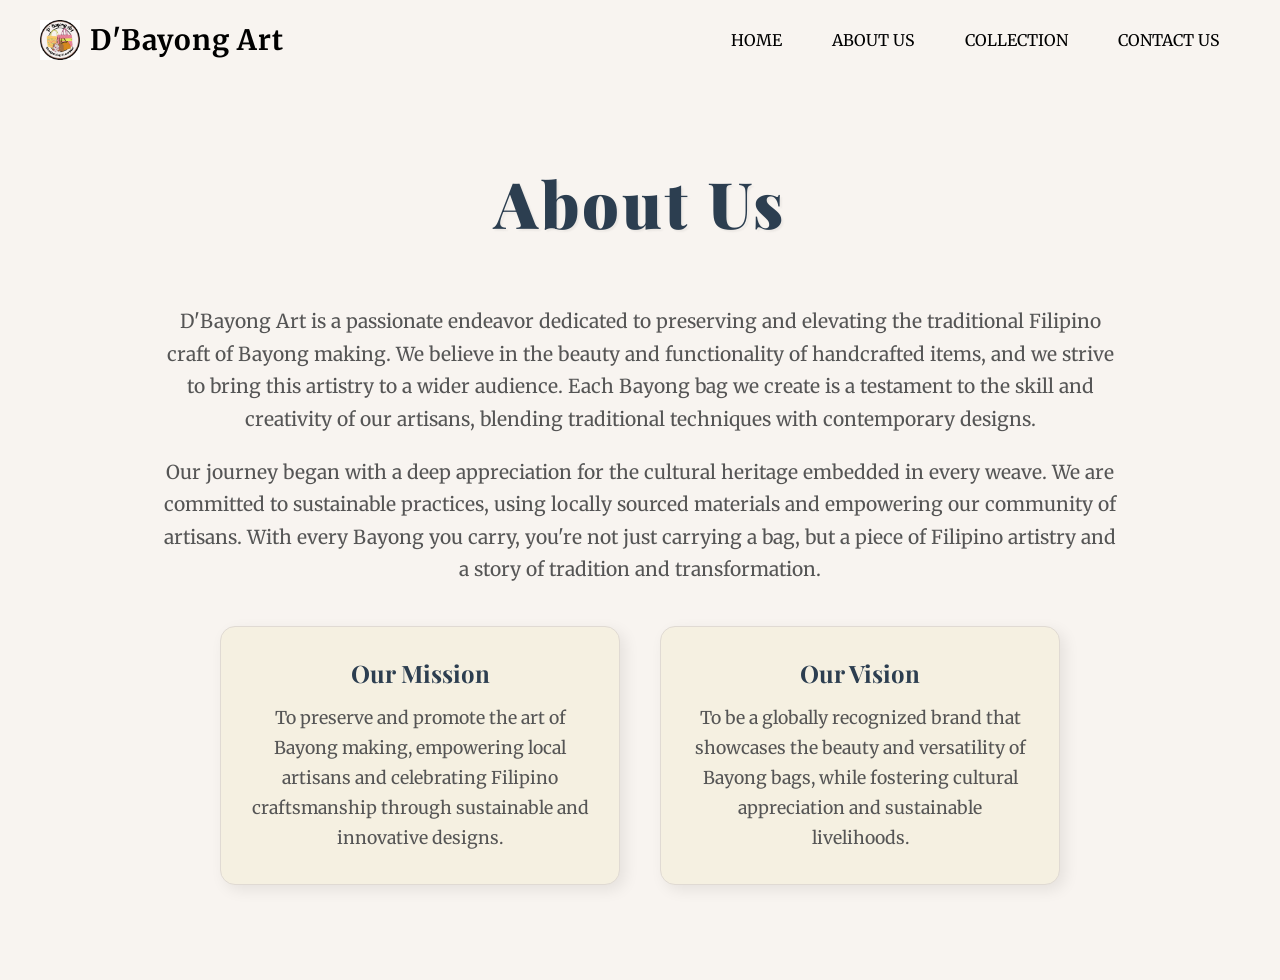
==== aboutus.html @ 25545a69 "Add files via upload" ====
<!DOCTYPE html>
<html lang="en">
<head>
    <meta charset="UTF-8">
    <title>About Us - D'Bayong Art</title>
    <meta name="viewport" content="width=device-width, initial-scale=1.0">
    <link href="https://fonts.googleapis.com/css2?family=Merriweather:wght@400;700&family=Playfair+Display:wght@700;900&display=swap" rel="stylesheet">
    <style>
        * {
            margin: 0;
            padding: 0;
            box-sizing: border-box;
        }

        body, html {
            height: 100%;
            font-family: 'Merriweather', serif;
            background-color: #f8f4f0;
            scroll-behavior: smooth;
        }

        /* Navbar Styles */
        .navbar {
            width: 100%;
            padding: 20px 40px;
            background-color: transparent;
            display: flex;
            flex-direction: column;
            align-items: flex-start;
            justify-content: flex-start;
            position: absolute;
            top: 0;
            left: 0;
            z-index: 10;
            height: auto;
            flex-wrap: nowrap;
        }

        .logo-area {
            display: flex;
            align-items: center;
            margin-bottom: 20px;
            margin-right: 0;
            margin-left: 0;
        }

        .logo-area img {
            width: 40px;
            height: 40px;
            margin-right: 10px;
        }

        .logo-text {
            font-size: 28px;
            font-family: 'Merriweather', serif;
            color: black;
            font-weight: 700;
            letter-spacing: 1px;
        }

        .nav-links {
            display: flex;
            flex-direction: column;
            gap: 10px;
            justify-content: flex-start;
            margin-top: 0;
            flex-wrap: nowrap;
            padding-left: 0;
            width: 100%;
        }

        .nav-links a {
            text-decoration: none;
            color: black;
            font-family: 'Merriweather', serif;
            font-weight: 400;
            padding: 10px 20px;
            text-transform: uppercase;
            display: block;
            width: 100%;
            text-align: left;
        }

        .nav-links a:hover {
            color: #f4d03f;
            background-color: #f8f4f0;
        }

        .about-us-section {
            padding: 80px 40px;
            text-align: center;
            display: flex;
            flex-direction: column;
            align-items: center;
            margin-top: 80px;
            margin-left: 0;
            width: 100%;
        }

        .about-us-title {
            font-size: 4em;
            font-family: 'Playfair Display', serif;
            font-weight: 900;
            color: #2c3e50;
            margin-bottom: 40px;
            letter-spacing: 0.05em;
            text-shadow: 2px 2px 2px rgba(0, 0, 0, 0.05);
            text-align: center;
        }

        .about-us-content {
            display: flex;
            flex-direction: column;
            align-items: center;
            margin-top: 20px;
            gap: 20px;
            max-width: 80%;
        }

        .about-us-text {
            font-size: 1.2em;
            color: #555;
            line-height: 1.7;
            text-align: center;
        }

        .about-us-mission-vision {
            display: flex;
            justify-content: center;
            gap: 40px;
            margin-top: 40px;
            width: 100%;
            flex-wrap: wrap;
        }

        .about-us-mission, .about-us-vision {
            width: 400px;
            padding: 30px;
            background-color: #f5f0e1;
            border-radius: 15px;
            text-align: center;
            box-shadow: 5px 5px 15px rgba(0, 0, 0, 0.08);
            border: 1px solid #e0dad3;
        }

        .about-us-mission h3, .about-us-vision h3 {
            font-size: 1.5em;
            color: #2c3e50;
            margin-bottom: 15px;
            font-family: 'Playfair Display', serif;
            font-weight: 700;
        }

        .about-us-mission p, .about-us-vision p {
            font-size: 1.1em;
            color: #555;
            line-height: 1.7;
        }

        /* Media query for screens larger than 768px (tablets and desktops) */
        @media (min-width: 769px) {
            .navbar {
                flex-direction: row;
                align-items: center;
                justify-content: space-between;
            }

            .nav-links {
                flex-direction: row;
                justify-content: flex-end;
                width: auto;
            }

            .nav-links a {
                display: inline-block;
                width: auto;
                text-align: center;
            }
             .logo-area {
                margin-bottom: 0;
                margin-right: auto;
            }
        }

        @media (max-width: 768px) {
            .navbar {
                width: 100%;
                flex-direction: row;
                align-items: center;
                justify-content: center;
                height: auto;
                padding: 10px 20px;
            }

            .logo-area {
                margin-bottom: 0;
                margin-left: 0;
            }

            .nav-links {
                flex-direction: row;
                gap: 10px;
                margin-top: 0;
                padding-left: 0;
                width: auto;
            }

            .nav-links a {
                display: inline-block;
                width: auto;
                text-align: center;
                padding: 10px 15px;
            }

            .about-us-section {
                margin-left: 0;
                width: 100%;
                padding: 60px 20px;
            }

            .about-us-title {
                font-size: 3.5em;
            }

            .about-us-content {
                gap: 15px;
            }

            .about-us-text {
                font-size: 1.1em;
            }

            .about-us-mission-vision {
                flex-direction: column;
                align-items: center;
                gap: 30px;
            }

            .about-us-mission, .about-us-vision {
                width: 90%;
                padding: 20px;
            }
        }
    </style>
</head>
<body>
    <header class="navbar">
        <div class="logo-area">
            <img src="logo.png" alt="Logo">
            <span class="logo-text">D'Bayong Art</span>
        </div>
        <nav class="nav-links">
            <a href="index.html">Home</a>
            <a href="aboutus.html">About Us</a>
            <a href="index.html#artworks-section">Collection</a>
            <a href="index.html#contact-us-section">Contact Us</a>
        </nav>
    </header>
    <section class="about-us-section">
        <h2 class="about-us-title">About Us</h2>
        <div class="about-us-content">
            <p class="about-us-text">
                D'Bayong Art is a passionate endeavor dedicated to preserving and elevating the traditional Filipino craft of Bayong making. We believe in the beauty and functionality of handcrafted items, and we strive to bring this artistry to a wider audience. Each Bayong bag we create is a testament to the skill and creativity of our artisans, blending traditional techniques with contemporary designs.
            </p>
            <p class="about-us-text">
                Our journey began with a deep appreciation for the cultural heritage embedded in every weave. We are committed to sustainable practices, using locally sourced materials and empowering our community of artisans. With every Bayong you carry, you're not just carrying a bag, but a piece of Filipino artistry and a story of tradition and transformation.
            </p>
        </div>
        <div class="about-us-mission-vision">
            <div class="about-us-mission">
                <h3>Our Mission</h3>
                <p>
                    To preserve and promote the art of Bayong making, empowering local artisans and celebrating Filipino craftsmanship through sustainable and innovative designs.
                </p>
            </div>
            <div class="about-us-vision">
                <h3>Our Vision</h3>
                <p>
                    To be a globally recognized brand that showcases the beauty and versatility of Bayong bags, while fostering cultural appreciation and sustainable livelihoods.
                </p>
            </div>
        </div>
    </section>
</body>
</html>
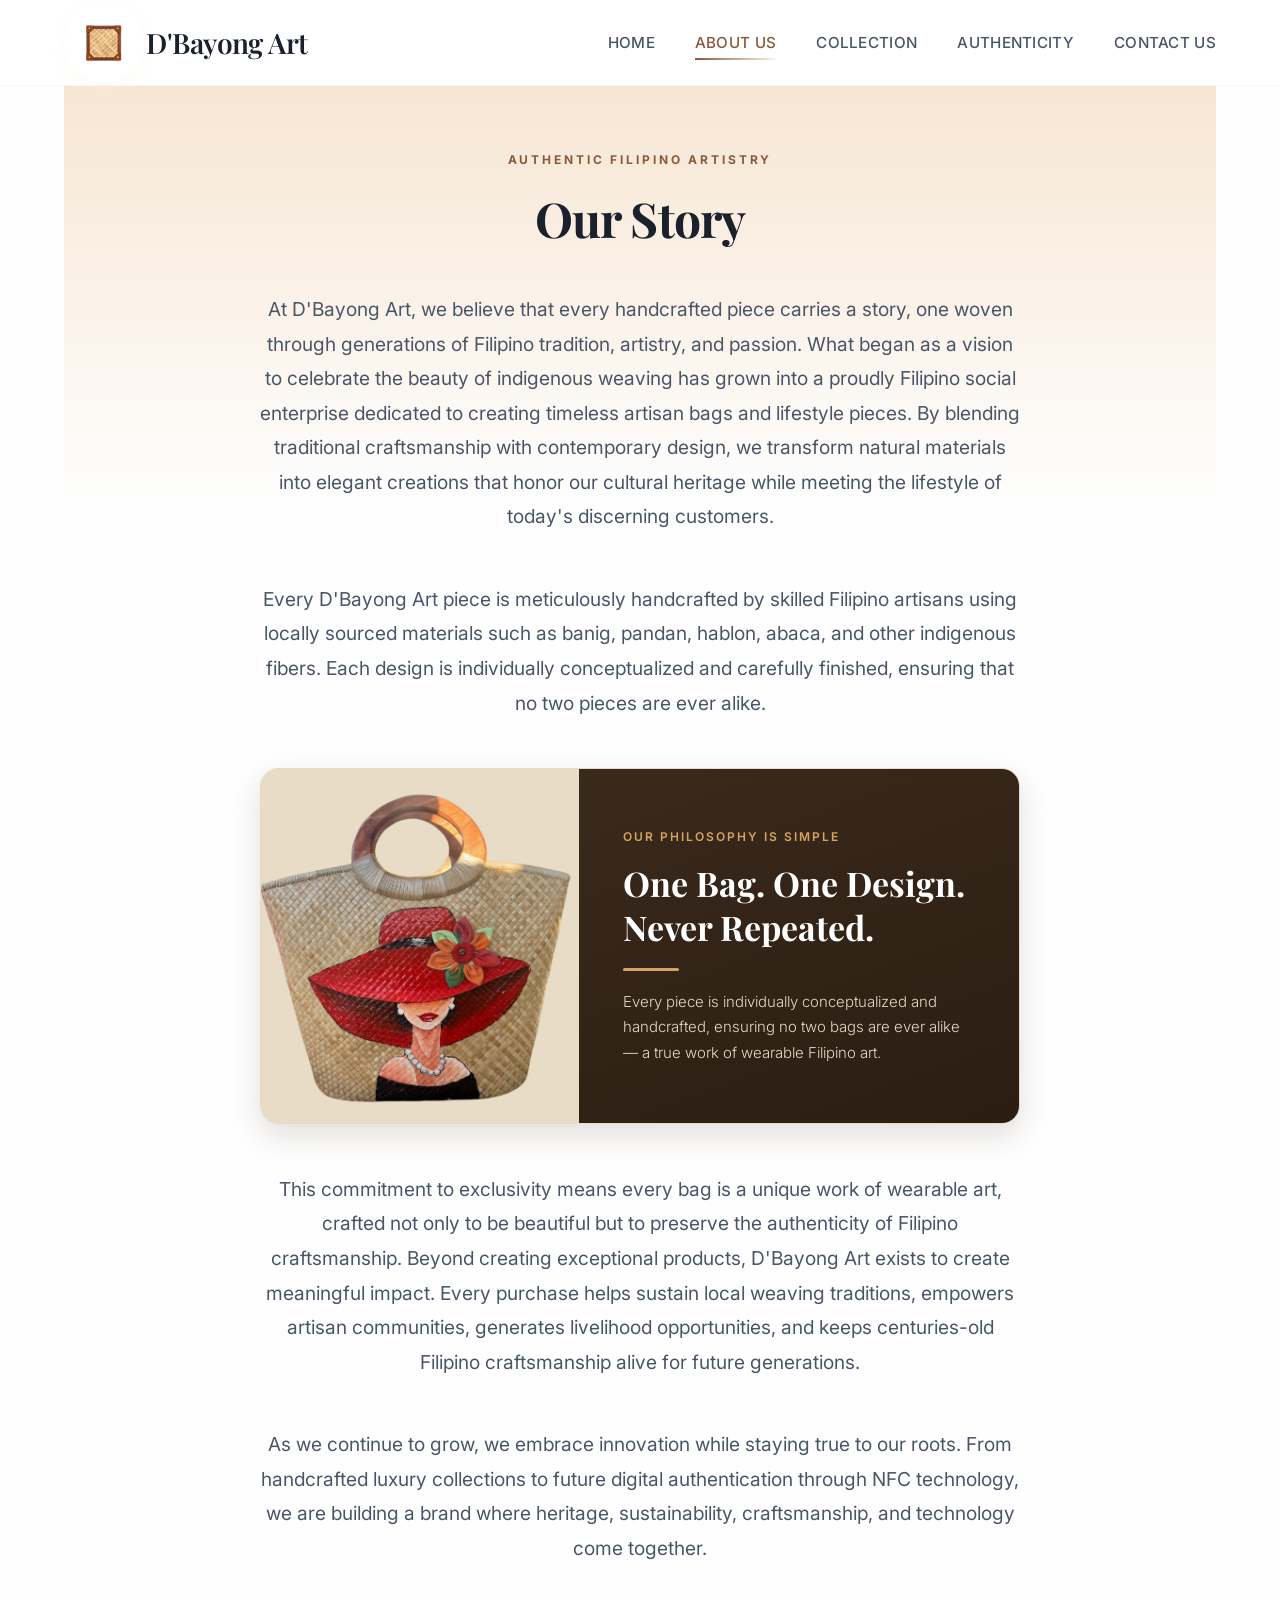
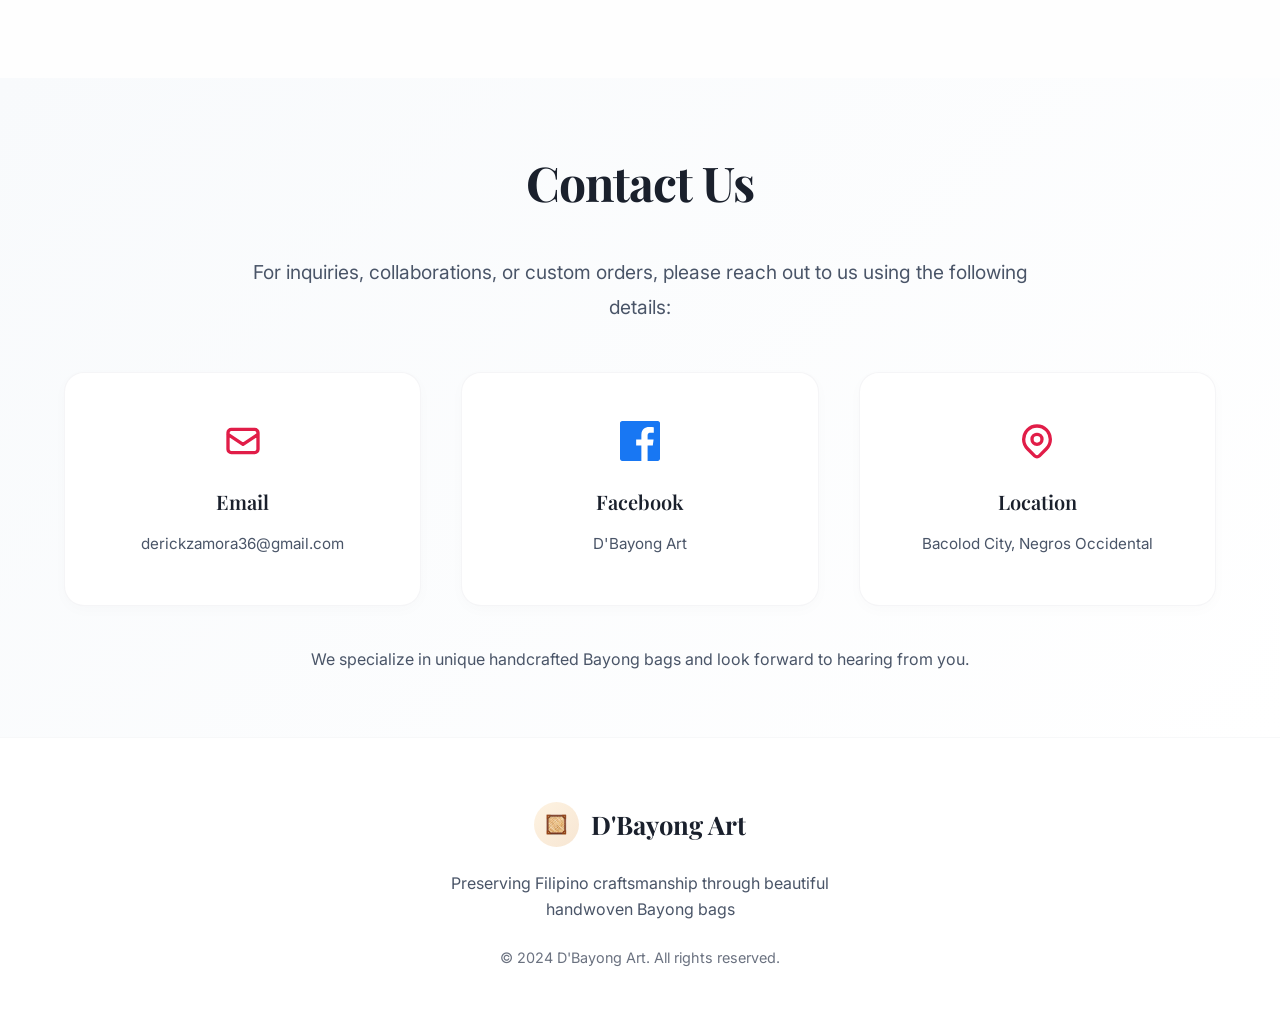
==== commit f0ca2236: "New Final" ====
--- a/aboutus.html
+++ b/aboutus.html
@@ -1,285 +1,197 @@
-<!DOCTYPE html>
-<html lang="en">
-<head>
-    <meta charset="UTF-8">
-    <title>About Us - D'Bayong Art</title>
-    <meta name="viewport" content="width=device-width, initial-scale=1.0">
-    <link href="https://fonts.googleapis.com/css2?family=Merriweather:wght@400;700&family=Playfair+Display:wght@700;900&display=swap" rel="stylesheet">
-    <style>
-        * {
-            margin: 0;
-            padding: 0;
-            box-sizing: border-box;
-        }
-
-        body, html {
-            height: 100%;
-            font-family: 'Merriweather', serif;
-            background-color: #f8f4f0;
-            scroll-behavior: smooth;
-        }
-
-        /* Navbar Styles */
-        .navbar {
-            width: 100%;
-            padding: 20px 40px;
-            background-color: transparent;
-            display: flex;
-            flex-direction: column;
-            align-items: flex-start;
-            justify-content: flex-start;
-            position: absolute;
-            top: 0;
-            left: 0;
-            z-index: 10;
-            height: auto;
-            flex-wrap: nowrap;
-        }
-
-        .logo-area {
-            display: flex;
-            align-items: center;
-            margin-bottom: 20px;
-            margin-right: 0;
-            margin-left: 0;
-        }
-
-        .logo-area img {
-            width: 40px;
-            height: 40px;
-            margin-right: 10px;
-        }
-
-        .logo-text {
-            font-size: 28px;
-            font-family: 'Merriweather', serif;
-            color: black;
-            font-weight: 700;
-            letter-spacing: 1px;
-        }
-
-        .nav-links {
-            display: flex;
-            flex-direction: column;
-            gap: 10px;
-            justify-content: flex-start;
-            margin-top: 0;
-            flex-wrap: nowrap;
-            padding-left: 0;
-            width: 100%;
-        }
-
-        .nav-links a {
-            text-decoration: none;
-            color: black;
-            font-family: 'Merriweather', serif;
-            font-weight: 400;
-            padding: 10px 20px;
-            text-transform: uppercase;
-            display: block;
-            width: 100%;
-            text-align: left;
-        }
-
-        .nav-links a:hover {
-            color: #f4d03f;
-            background-color: #f8f4f0;
-        }
-
-        .about-us-section {
-            padding: 80px 40px;
-            text-align: center;
-            display: flex;
-            flex-direction: column;
-            align-items: center;
-            margin-top: 80px;
-            margin-left: 0;
-            width: 100%;
-        }
-
-        .about-us-title {
-            font-size: 4em;
-            font-family: 'Playfair Display', serif;
-            font-weight: 900;
-            color: #2c3e50;
-            margin-bottom: 40px;
-            letter-spacing: 0.05em;
-            text-shadow: 2px 2px 2px rgba(0, 0, 0, 0.05);
-            text-align: center;
-        }
-
-        .about-us-content {
-            display: flex;
-            flex-direction: column;
-            align-items: center;
-            margin-top: 20px;
-            gap: 20px;
-            max-width: 80%;
-        }
-
-        .about-us-text {
-            font-size: 1.2em;
-            color: #555;
-            line-height: 1.7;
-            text-align: center;
-        }
-
-        .about-us-mission-vision {
-            display: flex;
-            justify-content: center;
-            gap: 40px;
-            margin-top: 40px;
-            width: 100%;
-            flex-wrap: wrap;
-        }
-
-        .about-us-mission, .about-us-vision {
-            width: 400px;
-            padding: 30px;
-            background-color: #f5f0e1;
-            border-radius: 15px;
-            text-align: center;
-            box-shadow: 5px 5px 15px rgba(0, 0, 0, 0.08);
-            border: 1px solid #e0dad3;
-        }
-
-        .about-us-mission h3, .about-us-vision h3 {
-            font-size: 1.5em;
-            color: #2c3e50;
-            margin-bottom: 15px;
-            font-family: 'Playfair Display', serif;
-            font-weight: 700;
-        }
-
-        .about-us-mission p, .about-us-vision p {
-            font-size: 1.1em;
-            color: #555;
-            line-height: 1.7;
-        }
-
-        /* Media query for screens larger than 768px (tablets and desktops) */
-        @media (min-width: 769px) {
-            .navbar {
-                flex-direction: row;
-                align-items: center;
-                justify-content: space-between;
-            }
-
-            .nav-links {
-                flex-direction: row;
-                justify-content: flex-end;
-                width: auto;
-            }
-
-            .nav-links a {
-                display: inline-block;
-                width: auto;
-                text-align: center;
-            }
-             .logo-area {
-                margin-bottom: 0;
-                margin-right: auto;
-            }
-        }
-
-        @media (max-width: 768px) {
-            .navbar {
-                width: 100%;
-                flex-direction: row;
-                align-items: center;
-                justify-content: center;
-                height: auto;
-                padding: 10px 20px;
-            }
-
-            .logo-area {
-                margin-bottom: 0;
-                margin-left: 0;
-            }
-
-            .nav-links {
-                flex-direction: row;
-                gap: 10px;
-                margin-top: 0;
-                padding-left: 0;
-                width: auto;
-            }
-
-            .nav-links a {
-                display: inline-block;
-                width: auto;
-                text-align: center;
-                padding: 10px 15px;
-            }
-
-            .about-us-section {
-                margin-left: 0;
-                width: 100%;
-                padding: 60px 20px;
-            }
-
-            .about-us-title {
-                font-size: 3.5em;
-            }
-
-            .about-us-content {
-                gap: 15px;
-            }
-
-            .about-us-text {
-                font-size: 1.1em;
-            }
-
-            .about-us-mission-vision {
-                flex-direction: column;
-                align-items: center;
-                gap: 30px;
-            }
-
-            .about-us-mission, .about-us-vision {
-                width: 90%;
-                padding: 20px;
-            }
-        }
-    </style>
-</head>
-<body>
-    <header class="navbar">
-        <div class="logo-area">
-            <img src="logo.png" alt="Logo">
-            <span class="logo-text">D'Bayong Art</span>
-        </div>
-        <nav class="nav-links">
-            <a href="index.html">Home</a>
-            <a href="aboutus.html">About Us</a>
-            <a href="index.html#artworks-section">Collection</a>
-            <a href="index.html#contact-us-section">Contact Us</a>
-        </nav>
-    </header>
-    <section class="about-us-section">
-        <h2 class="about-us-title">About Us</h2>
-        <div class="about-us-content">
-            <p class="about-us-text">
-                D'Bayong Art is a passionate endeavor dedicated to preserving and elevating the traditional Filipino craft of Bayong making. We believe in the beauty and functionality of handcrafted items, and we strive to bring this artistry to a wider audience. Each Bayong bag we create is a testament to the skill and creativity of our artisans, blending traditional techniques with contemporary designs.
-            </p>
-            <p class="about-us-text">
-                Our journey began with a deep appreciation for the cultural heritage embedded in every weave. We are committed to sustainable practices, using locally sourced materials and empowering our community of artisans. With every Bayong you carry, you're not just carrying a bag, but a piece of Filipino artistry and a story of tradition and transformation.
-            </p>
-        </div>
-        <div class="about-us-mission-vision">
-            <div class="about-us-mission">
-                <h3>Our Mission</h3>
-                <p>
-                    To preserve and promote the art of Bayong making, empowering local artisans and celebrating Filipino craftsmanship through sustainable and innovative designs.
-                </p>
-            </div>
-            <div class="about-us-vision">
-                <h3>Our Vision</h3>
-                <p>
-                    To be a globally recognized brand that showcases the beauty and versatility of Bayong bags, while fostering cultural appreciation and sustainable livelihoods.
-                </p>
-            </div>
-        </div>
-    </section>
-</body>
-</html>
+<!DOCTYPE html>
+<html lang="en">
+<head>
+    <meta charset="UTF-8">
+    <meta name="viewport" content="width=device-width, initial-scale=1.0">
+    <meta name="description" content="About D'Bayong Art - Our mission, vision, and the traditional Filipino craftsmanship behind our unique bags.">
+    <meta name="theme-color" content="#ffffff">
+    <meta name="referrer" content="strict-origin-when-cross-origin">
+    <title>About Us | D'Bayong Art</title>
+
+    <!-- Open Graph / social sharing -->
+    <meta property="og:title" content="About Us | D'Bayong Art">
+    <meta property="og:description" content="Our mission, vision, and the traditional Filipino craftsmanship behind our unique bags.">
+    <meta property="og:type" content="website">
+    <meta property="og:image" content="title logo.png">
+
+    <!-- Favicon -->
+    <link rel="icon" href="title logo.png" type="image/png">
+
+    <!-- Preconnect for Fonts -->
+    <link rel="preconnect" href="https://fonts.googleapis.com">
+    <link rel="preconnect" href="https://fonts.gstatic.com" crossorigin>
+    <link href="https://fonts.googleapis.com/css2?family=Playfair+Display:wght@400;500;600;700&family=Inter:wght@300;400;500;600&display=swap" rel="stylesheet">
+
+    <link rel="stylesheet" href="style.css">
+
+    <!-- Scoped styles for the Philosophy Showcase section only.
+         Kept in its own file with unique class names (ph-showcase-*)
+         so nothing in style.css or any other section/page is touched. -->
+    <link rel="stylesheet" href="philosophy-showcase.css">
+</head>
+<body>
+
+    <!-- Header -->
+    <header class="header">
+        <div class="container">
+            <div class="header-content">
+                <div class="logo">
+                    <div class="logo-circle">
+                        <img src="ass.png" alt="D'Bayong Art">
+                    </div>
+                    <span class="logo-text">D'Bayong Art</span>
+                </div>
+
+                <nav class="nav" aria-label="Primary">
+                    <a href="index.html#home" class="nav-link">HOME</a>
+                    <a href="aboutus.html" class="nav-link active-page">ABOUT US</a>
+                    <a href="index.html#collection" class="nav-link">COLLECTION</a>
+                    <a href="authentic.html" class="nav-link">AUTHENTICITY</a>
+                    <a href="index.html#contact" class="nav-link">CONTACT US</a>
+                </nav>
+
+                <button class="mobile-menu-btn" aria-label="Toggle menu" aria-expanded="false" aria-controls="mobileNav">
+                    <svg width="24" height="24" fill="none" stroke="#8B5A3C" viewBox="0 0 24 24">
+                        <path stroke-linecap="round" stroke-linejoin="round" stroke-width="2" d="M4 6h16M4 12h16M4 18h16"></path>
+                    </svg>
+                </button>
+            </div>
+
+            <nav class="mobile-nav" id="mobileNav" aria-label="Mobile">
+                <a href="index.html#home" class="mobile-nav-link">HOME</a>
+                <a href="aboutus.html" class="mobile-nav-link">ABOUT US</a>
+                <a href="index.html#collection" class="mobile-nav-link">COLLECTION</a>
+                <a href="authentic.html" class="nav-link">AUTHENTICITY</a>
+                <a href="index.html#contact" class="mobile-nav-link">CONTACT US</a>
+            </nav>
+        </div>
+    </header>
+
+    <!-- Brand Story -->
+    <div class="container">
+        <main class="about-page-container section section-gray">
+            <section>
+                <h1 class="section-title">Our Story</h1>
+
+                <p class="section-description">
+                    At D'Bayong Art, we believe that every handcrafted piece carries a story, one woven through generations of Filipino tradition, artistry, and passion. What began as a vision to celebrate the beauty of indigenous weaving has grown into a proudly Filipino social enterprise dedicated to creating timeless artisan bags and lifestyle pieces. By blending traditional craftsmanship with contemporary design, we transform natural materials into elegant creations that honor our cultural heritage while meeting the lifestyle of today's discerning customers.
+                </p>
+
+                <p class="section-description">
+                    Every D'Bayong Art piece is meticulously handcrafted by skilled Filipino artisans using locally sourced materials such as banig, pandan, hablon, abaca, and other indigenous fibers. Each design is individually conceptualized and carefully finished, ensuring that no two pieces are ever alike.
+                </p>
+
+                <!-- Philosophy Showcase: image + quote (scoped styles in philosophy-showcase.css) -->
+                <div class="ph-showcase">
+                    <div class="ph-showcase-image">
+                        <img src="one bag.png" alt="Handwoven D'Bayong Art bag, one of a kind" loading="lazy">
+                    </div>
+                    <div class="ph-showcase-content">
+                        <span class="ph-showcase-label">Our Philosophy Is Simple</span>
+                        <h3 class="ph-showcase-motto">One Bag. One Design.<br>Never Repeated.</h3>
+                        <hr class="ph-showcase-rule">
+                        <p class="ph-showcase-sub">Every piece is individually conceptualized and handcrafted, ensuring no two bags are ever alike — a true work of wearable Filipino art.</p>
+                    </div>
+                </div>
+
+                <p class="section-description">
+                    This commitment to exclusivity means every bag is a unique work of wearable art, crafted not only to be beautiful but to preserve the authenticity of Filipino craftsmanship. Beyond creating exceptional products, D'Bayong Art exists to create meaningful impact. Every purchase helps sustain local weaving traditions, empowers artisan communities, generates livelihood opportunities, and keeps centuries-old Filipino craftsmanship alive for future generations.
+                </p>
+
+                <p class="section-description">
+                    As we continue to grow, we embrace innovation while staying true to our roots. From handcrafted luxury collections to future digital authentication through NFC technology, we are building a brand where heritage, sustainability, craftsmanship, and technology come together.
+                </p>
+            </section>
+        </main>
+    </div>
+
+    <!-- Contact -->
+    <section id="contact" class="section section-gray">
+        <div class="container">
+            <h2 class="section-title">Contact Us</h2>
+
+            <div class="text-center mb-8">
+                <p class="section-description">
+                    For inquiries, collaborations, or custom orders, please reach out to us using the following details:
+                </p>
+            </div>
+
+            <div class="contact-grid">
+                <div class="contact-card">
+                    <a href="mailto:derickzamora36@gmail.com" class="contact-card-link">
+                        <svg class="contact-icon email" fill="none" stroke="currentColor" stroke-width="2" viewBox="0 0 24 24">
+                            <path stroke-linecap="round" stroke-linejoin="round" d="M3 8l9 6 9-6M5 19h14a2 2 0 002-2V7a2 2 0 00-2-2H5a2 2 0 00-2 2v10a2 2 0 002 2z"/>
+                        </svg>
+                        <h3 class="contact-title">Email</h3>
+                        <p class="contact-info">derickzamora36@gmail.com</p>
+                    </a>
+                </div>
+
+                <div class="contact-card">
+                    <a href="https://www.facebook.com/DBayongArt" target="_blank" rel="noopener noreferrer" class="contact-card-link">
+                        <svg class="contact-icon facebook" fill="currentColor" viewBox="0 0 24 24">
+                            <path d="M22.675 0h-21.35C.595 0 0 .592 0 1.326v21.348C0 23.408.595 24 1.325 24h11.495v-9.294H9.692v-3.622h3.128V8.413c0-3.1 1.893-4.788 4.659-4.788 1.325 0 2.463.099 2.797.143v3.24l-1.918.001c-1.504 0-1.797.715-1.797 1.763v2.313h3.587l-.467 3.622h-3.12V24h6.116C23.406 24 24 23.408 24 22.674V1.326C24 .592 23.406 0 22.675 0"/>
+                        </svg>
+                        <h3 class="contact-title">Facebook</h3>
+                        <p class="contact-info">D'Bayong Art</p>
+                    </a>
+                </div>
+
+                <div class="contact-card">
+                    <a href="https://www.google.com/maps/place/Bacolod+City,+Negros+Occidental,+Philippines/@10.6765,122.9509,12z" target="_blank" rel="noopener noreferrer" class="contact-card-link">
+                        <svg class="contact-icon location" fill="none" stroke="currentColor" stroke-width="2" viewBox="0 0 24 24">
+                            <path stroke-linecap="round" stroke-linejoin="round" d="M17.657 16.657L13.414 20.9a1.998 1.998 0 01-2.827 0l-4.244-4.243a8 8 0 1111.314 0z"/>
+                            <circle cx="12" cy="11" r="3"/>
+                        </svg>
+                        <h3 class="contact-title">Location</h3>
+                        <p class="contact-info">Bacolod City, Negros Occidental</p>
+                    </a>
+                </div>
+            </div>
+
+            <div class="text-center mt-8">
+                <p class="contact-info-footer-text">
+                    We specialize in unique handcrafted Bayong bags and look forward to hearing from you.
+                </p>
+            </div>
+        </div>
+    </section>
+
+    <!-- Footer -->
+    <footer class="footer">
+        <div class="container">
+            <div class="footer-logo">
+                <div class="footer-logo-circle">
+                    <img src="ass.png" alt="D'Bayong Art Logo" style="width: 100%; height: 100%; object-fit: cover; border-radius: 50%;">
+                </div>
+                <span class="footer-brand">D'Bayong Art</span>
+            </div>
+            <p class="footer-description">
+                Preserving Filipino craftsmanship through beautiful handwoven Bayong bags
+            </p>
+            <p class="footer-copyright">© 2024 D'Bayong Art. All rights reserved.</p>
+        </div>
+    </footer>
+
+    <!-- Mobile navigation toggle -->
+    <script>
+        const menuBtn = document.querySelector('.mobile-menu-btn');
+        const mobileNav = document.getElementById('mobileNav');
+        const mobileLinks = document.querySelectorAll('.mobile-nav-link');
+
+        function toggleMenu() {
+            const isExpanded = menuBtn.getAttribute('aria-expanded') === 'true';
+            menuBtn.setAttribute('aria-expanded', !isExpanded);
+            mobileNav.classList.toggle('active');
+        }
+
+        menuBtn.addEventListener('click', toggleMenu);
+        mobileLinks.forEach(link => {
+            link.addEventListener('click', () => {
+                menuBtn.setAttribute('aria-expanded', 'false');
+                mobileNav.classList.remove('active');
+            });
+        });
+    </script>
+</body>
+</html>
--- a/style.css
+++ b/style.css
@@ -0,0 +1,1471 @@
+/* =========================================================
+   D'Bayong Art — Stylesheet
+   Organized by section. Uses CSS custom properties for
+   consistent theming and easy edits.
+
+   TABLE OF CONTENTS
+   1.  Reset & Base
+   2.  Header / Navigation
+   3.  Hero Section
+   4.  Generic Section / Card Styles
+   5.  About Page — Story Section
+   6.  Collection / Product Grid (#collection)
+   7.  About Us — Philosophy Showcase
+   8.  Contact & Footer
+   9.  Accessibility
+   ========================================================= */
+
+:root {
+    /* -- Core theme (site-wide) -- */
+    --primary-color: #8B5A3C;
+    --primary-dark: #6B4423;
+    --accent-light: #FEF3E2;
+    --accent-light-2: #F7E6D3;
+    --accent-gold: #D4A94C; /* used sparingly: quote mark + eyebrow labels */
+    --text-dark: #1a202c;
+    --text-light: #4a5568;
+    --border-color: rgba(229, 231, 235, 0.3);
+    --bg-white: #ffffff;
+    --bg-soft: #f8fafc;
+    --transition-default: all 0.3s ease;
+    --font-heading: 'Playfair Display', serif;
+    --font-body: 'Inter', sans-serif;
+    --header-height: 85px;
+
+    /* -- Collection / gallery sub-theme (#collection section only) -- */
+    --collection-ink: #4A3324;
+    --collection-text: #7A6A54;
+    --collection-muted: #9C8A6F;
+    --collection-accent: #A85B32;
+    --collection-border: #E4D6BC;
+    --collection-border-strong: #C9A86A;
+    --collection-bg: #FBF7EF;
+    --collection-stripe: #D8C4A0;
+
+    /* -- Philosophy showcase sub-theme (aboutus.html) -- */
+    --ph-bg: #fffaf3;
+    --ph-border: #e8d9c5;
+    --ph-image-bg: #e9dcc7;
+    --ph-panel-start: #3a2a1c;
+    --ph-panel-end: #2b1d12;
+    --ph-text: #f5ead9;
+    --ph-sub: #e6d8c4;
+    --ph-gold: #d4a560;
+}
+
+/* =========================================================
+   1. Reset & Base
+   ========================================================= */
+* {
+    margin: 0;
+    padding: 0;
+    box-sizing: border-box;
+}
+
+html {
+    scroll-behavior: smooth;
+}
+
+body {
+    font-family: var(--font-body);
+    background-color: #fefefe;
+    line-height: 1.7;
+    color: var(--text-dark);
+    overflow-x: hidden;
+}
+
+/* Anchored sections sit below the sticky header instead of being hidden by it */
+#home, #about, #collection, #contact {
+    scroll-margin-top: var(--header-height);
+}
+
+img {
+    max-width: 100%;
+    display: block;
+}
+
+.container {
+    max-width: 1200px;
+    margin: 0 auto;
+    padding: 0 1.5rem;
+}
+
+/* =========================================================
+   2. Header / Navigation
+   ========================================================= */
+.header {
+    background: rgba(255, 255, 255, 0.95);
+    backdrop-filter: blur(10px);
+    border-bottom: 1px solid var(--border-color);
+    position: sticky;
+    top: 0;
+    z-index: 100;
+    transition: var(--transition-default);
+}
+
+.header.scrolled {
+    background: rgba(255, 255, 255, 0.98);
+    box-shadow: 0 4px 20px rgba(0, 0, 0, 0.1);
+}
+
+.header-content {
+    display: flex;
+    align-items: center;
+    justify-content: space-between;
+    height: var(--header-height);
+}
+
+.logo {
+    display: inline-flex;
+    align-items: center;
+    gap: 0.15rem;
+    min-width: 0;
+}
+
+.logo-circle {
+    width: 80px;
+    height: 80px;
+    background: #fff;
+    border-radius: 50%;
+    display: flex;
+    align-items: center;
+    justify-content: center;
+    box-shadow: 0 4px 15px rgba(254, 243, 226, 0.4);
+    overflow: hidden;
+    flex-shrink: 0;
+}
+
+.logo-circle img {
+    width: 100%;
+    height: 100%;
+    object-fit: cover;
+    object-position: center;
+    padding: 0;
+}
+
+.logo-text {
+    font-size: 1.75rem;
+    font-weight: 600;
+    color: var(--text-dark);
+    font-family: var(--font-heading);
+    letter-spacing: -0.02em;
+    white-space: nowrap;
+}
+
+.nav {
+    display: flex;
+    gap: 2.5rem;
+}
+
+.nav-link {
+    color: var(--text-light);
+    text-decoration: none;
+    font-weight: 500;
+    font-size: 0.95rem;
+    letter-spacing: 0.02em;
+    position: relative;
+    transition: color 0.3s ease;
+}
+
+.nav-link:hover,
+.nav-link:focus-visible {
+    color: var(--primary-color);
+}
+
+.nav-link::after {
+    content: '';
+    position: absolute;
+    width: 0;
+    height: 2px;
+    bottom: -5px;
+    left: 0;
+    background: linear-gradient(90deg, var(--primary-color), var(--accent-light));
+    transition: width 0.3s ease;
+}
+
+.nav-link:hover::after,
+.nav-link:focus-visible::after {
+    width: 100%;
+}
+
+/* Marks the current page in the nav (used by aboutus.html) */
+.nav-link.active-page {
+    color: var(--primary-color);
+}
+
+.nav-link.active-page::after {
+    width: 100%;
+}
+
+.mobile-menu-btn {
+    display: none;
+    background: none;
+    border: none;
+    cursor: pointer;
+    padding: 0.5rem;
+    flex-shrink: 0;
+}
+
+/* Hide mobile nav by default */
+.mobile-nav {
+    display: none;
+    flex-direction: column;
+    background-color: #ffffff;
+    padding: 1rem 2rem;
+    border-top: 1px solid #eee;
+}
+
+/* Show mobile nav when active class is added by JS */
+.mobile-nav.active {
+    display: flex;
+}
+
+/* Base style for mobile links */
+.mobile-nav-link {
+    display: block;
+    padding: 0.75rem 0;
+    color: var(--primary-color);
+    text-decoration: none;
+    font-family: var(--font-body);
+    font-weight: 500;
+}
+
+.mobile-nav-link:hover {
+    color: var(--primary-dark);
+}
+
+/* Safety net: force every link inside the mobile nav to match,
+   even if a link accidentally keeps the desktop .nav-link class */
+.mobile-nav .nav-link,
+.mobile-nav .mobile-nav-link {
+    display: block;
+    padding: 0.75rem 0;
+    color: var(--primary-color);
+    text-decoration: none;
+    font-family: var(--font-body);
+    font-weight: 500;
+    font-size: 1rem;
+    letter-spacing: normal;
+}
+
+.mobile-nav .nav-link:hover,
+.mobile-nav .mobile-nav-link:hover {
+    color: var(--primary-dark);
+}
+
+/* Kill the desktop underline-on-hover effect if nav-link sneaks in here */
+.mobile-nav .nav-link::after {
+    display: none;
+}
+
+@media (max-width: 768px) {
+    .nav {
+        display: none;
+    }
+
+    .mobile-menu-btn {
+        display: flex;
+        align-items: center;
+        justify-content: center;
+    }
+
+    .logo-circle {
+        width: 56px;
+        height: 56px;
+    }
+
+    .logo-text {
+        font-size: 1.3rem;
+    }
+}
+
+@media (max-width: 360px) {
+    .logo-text {
+        font-size: 1.1rem;
+    }
+}
+/* =========================================================
+   3. Hero Section
+   ========================================================= */
+.hero {
+    position: relative;
+    min-height: calc(100vh - var(--header-height));
+    display: flex;
+    align-items: center;
+    background: linear-gradient(135deg, var(--accent-light) 0%, var(--accent-light-2) 25%, #ffffff 75%, var(--bg-soft) 100%);
+    overflow: hidden;
+}
+
+.hero-content {
+    display: grid;
+    grid-template-columns: 1fr 1fr;
+    gap: 5rem;
+    align-items: center;
+    width: 100%;
+    position: relative;
+    z-index: 2;
+    padding: 4rem 0;
+}
+
+.hero-text {
+    padding: 2rem 0;
+}
+
+.hero-subtitle {
+    font-size: 1rem;
+    color: var(--primary-color);
+    font-weight: 600;
+    margin-bottom: 1.5rem;
+    letter-spacing: 0.15em;
+    text-transform: uppercase;
+    position: relative;
+    padding-left: 2rem;
+}
+
+.hero-subtitle::before {
+    content: '';
+    position: absolute;
+    left: 0;
+    top: 50%;
+    transform: translateY(-50%);
+    width: 1.5rem;
+    height: 2px;
+    background: linear-gradient(90deg, var(--primary-color), var(--accent-light));
+}
+
+.hero-title {
+    font-size: 4rem;
+    font-weight: 700;
+    color: var(--text-dark);
+    margin-bottom: 2rem;
+    line-height: 1.1;
+    font-family: var(--font-heading);
+    letter-spacing: -0.02em;
+}
+
+.hero-description {
+    font-size: 1.2rem;
+    color: var(--text-light);
+    margin-bottom: 3rem;
+    line-height: 1.8;
+}
+
+.hero-buttons {
+    display: flex;
+    gap: 1.5rem;
+    flex-wrap: wrap;
+}
+
+.hero-btn-primary,
+.hero-btn-secondary {
+    padding: 1.2rem 2.5rem;
+    border-radius: 50px;
+    font-weight: 600;
+    font-size: 1rem;
+    cursor: pointer;
+    transition: var(--transition-default);
+    text-decoration: none;
+    display: inline-flex;
+    align-items: center;
+    gap: 0.5rem;
+}
+
+.hero-btn-primary {
+    background: linear-gradient(135deg, #1a202c 0%, #2d3748 100%);
+    color: #ffffff;
+    border: none;
+    box-shadow: 0 8px 25px rgba(26, 32, 44, 0.2);
+}
+
+.hero-btn-primary:hover,
+.hero-btn-primary:focus-visible {
+    transform: translateY(-3px);
+    box-shadow: 0 15px 35px rgba(26, 32, 44, 0.3);
+}
+
+.hero-btn-secondary {
+    background: transparent;
+    color: var(--primary-color);
+    border: 2px solid var(--primary-color);
+}
+
+.hero-btn-secondary:hover,
+.hero-btn-secondary:focus-visible {
+    background: var(--primary-color);
+    color: #ffffff;
+    transform: translateY(-3px);
+    box-shadow: 0 15px 35px rgba(139, 90, 60, 0.3);
+}
+
+.hero-image {
+    width: 100%;
+    transition: var(--transition-default);
+}
+
+.hero-image img {
+    width: 100%;
+    height: 100%;
+    object-fit: cover;
+    object-position: center 15%; /* Keeps the banner text and faces framed beautifully */
+    display: block;
+    border-radius: 12px; /* Smooth card edges matching your design aesthetic */
+}
+
+.hero-image:hover {
+    transform: scale(1.02);
+}
+
+.hero-badge {
+    position: absolute;
+    top: 2rem;
+    right: 2rem;
+    background: rgba(254, 243, 226, 0.95);
+    backdrop-filter: blur(10px);
+    color: var(--primary-color);
+    padding: 1rem 1.5rem;
+    border-radius: 50px;
+    font-weight: 600;
+    font-size: 0.9rem;
+    box-shadow: 0 10px 25px rgba(0, 0, 0, 0.1);
+    border: 1px solid rgba(255, 255, 255, 0.2);
+}
+
+@media (max-width: 900px) {
+    .hero {
+        min-height: auto; /* Lets content dictate height naturally on mobile */
+    }
+
+    .hero-content {
+        grid-template-columns: 1fr;
+        gap: 2.5rem;
+        padding: 2rem 0 4rem 0;
+    }
+
+    .hero-title {
+        font-size: 2.75rem;
+        margin-bottom: 1.5rem;
+    }
+
+    .hero-image {
+        height: auto;
+        aspect-ratio: 4 / 3; /* Maintains standard framing proportions */
+        order: -1; /* Pushes the image above the text exactly like your screenshot */
+    }
+}
+
+@media (max-width: 480px) {
+    .hero-title {
+        font-size: 2.25rem;
+    }
+
+    .hero-description {
+        font-size: 1.05rem;
+        margin-bottom: 2rem;
+    }
+
+    .hero-buttons {
+        flex-direction: column;
+        gap: 1rem;
+    }
+
+    .hero-btn-primary,
+    .hero-btn-secondary {
+        justify-content: center;
+        width: 100%;
+    }
+}
+
+/* =========================================================
+   4. Generic Section / Card Styles
+   ========================================================= */
+.section {
+    padding: 4rem 0;
+}
+
+.section-gray {
+    background: linear-gradient(135deg, var(--bg-soft) 0%, #ffffff 100%);
+}
+
+.section-title {
+    font-size: 3rem;
+    font-weight: 700;
+    color: var(--text-dark);
+    text-align: center;
+    margin-bottom: 2rem;
+    font-family: var(--font-heading);
+    letter-spacing: -0.02em;
+}
+
+.section-description {
+    font-size: 1.2rem;
+    color: var(--text-light);
+    text-align: center;
+    max-width: 50rem;
+    margin: 0 auto 3rem;
+    line-height: 1.8;
+}
+
+@media (max-width: 600px) {
+    .section-title {
+        font-size: 2.1rem;
+    }
+
+    .section-description {
+        font-size: 1.05rem;
+    }
+}
+
+.mission-vision {
+    display: grid;
+    grid-template-columns: repeat(auto-fit, minmax(320px, 1fr));
+    gap: 2.5rem;
+    margin-top: 3rem;
+}
+
+.card {
+    background: linear-gradient(135deg, #ffffff 0%, var(--bg-soft) 100%);
+    border: 1px solid var(--border-color);
+    border-radius: 20px;
+    padding: 2.5rem;
+    transition: var(--transition-default);
+    position: relative;
+    overflow: hidden;
+}
+
+.card::before {
+    content: '';
+    position: absolute;
+    top: 0;
+    left: 0;
+    right: 0;
+    height: 4px;
+    background: linear-gradient(90deg, var(--primary-color), var(--accent-light));
+}
+
+.card:hover {
+    transform: translateY(-5px);
+    box-shadow: 0 20px 40px rgba(0, 0, 0, 0.1);
+}
+
+.card-title {
+    font-size: 1.5rem;
+    font-weight: 600;
+    color: var(--text-dark);
+    margin-bottom: 1.5rem;
+    font-family: var(--font-heading);
+}
+
+.card-text {
+    color: var(--text-light);
+    line-height: 1.8;
+}
+
+/* Isolated Branding Philosophy Callout */
+.brand-philosophy-highlight {
+    position: relative;
+    margin: 2.5rem auto;
+    padding: 2.5rem 2.5rem 2.75rem;
+    max-width: 600px;
+    text-align: center;
+    background: linear-gradient(135deg, #1a202c 0%, #2d3748 100%);
+    border-radius: 16px;
+    box-shadow: 0 20px 40px rgba(26, 32, 44, 0.25);
+    overflow: hidden;
+}
+
+.brand-philosophy-highlight::before {
+    content: '\201C';
+    position: absolute;
+    top: -0.25rem;
+    left: 1.5rem;
+    font-family: var(--font-heading);
+    font-size: 4.5rem;
+    color: var(--accent-gold);
+    opacity: 0.85;
+    line-height: 1;
+}
+
+.philosophy-label {
+    display: block;
+    font-family: var(--font-body);
+    font-size: 0.85rem;
+    text-transform: uppercase;
+    letter-spacing: 0.15em;
+    color: var(--accent-gold);
+    margin-bottom: 0.75rem;
+    font-weight: 600;
+}
+
+.philosophy-motto {
+    display: block;
+    font-family: var(--font-heading);
+    font-size: 1.6rem;
+    font-weight: 700;
+    color: #ffffff;
+    line-height: 1.4;
+}
+
+@media (max-width: 768px) {
+    .brand-philosophy-highlight {
+        padding: 1.75rem 1.25rem 2rem;
+        margin: 2rem 0;
+    }
+    .philosophy-motto {
+        font-size: 1.35rem;
+    }
+}
+
+/* =========================================================
+   5. About Page — Story Section
+   ========================================================= */
+.about-page-container {
+    position: relative;
+    background: linear-gradient(180deg, var(--accent-light-2) 0%, transparent 420px);
+}
+
+.about-page-container::before {
+    content: "AUTHENTIC FILIPINO ARTISTRY";
+    display: block;
+    text-align: center;
+    font-size: 0.75rem;
+    font-weight: 700;
+    letter-spacing: 0.24em;
+    color: var(--primary-color);
+    margin-bottom: 0.5rem;
+}
+
+.about-page-container > section {
+    max-width: 760px;
+    margin: 0 auto;
+}
+
+/* =========================================================
+   6. Collection / Product Grid — Framed Gallery Layout
+   This is the single source of truth for .collection-grid,
+   .product-card, .product-image, .category-buttons, etc.
+   Do not redefine these in inline <style> blocks in the HTML —
+   duplicate rules elsewhere is what caused the mobile cropping bug.
+   ========================================================= */
+
+#collection {
+    padding: 6rem 0 7rem;
+}
+
+#collection .section-eyebrow {
+    display: flex;
+    align-items: center;
+    justify-content: center;
+    gap: 0.6rem;
+    font-family: 'Work Sans', sans-serif;
+    font-size: 0.76rem;
+    font-weight: 600;
+    letter-spacing: 0.14em;
+    text-transform: uppercase;
+    color: var(--collection-accent);
+    margin-bottom: 1rem;
+}
+
+#collection .section-eyebrow::before,
+#collection .section-eyebrow::after {
+    content: '';
+    width: 26px;
+    height: 1px;
+    background: var(--collection-border-strong);
+}
+
+#collection .section-title {
+    font-family: 'Fraunces', var(--font-heading);
+    font-weight: 600;
+    color: var(--collection-ink);
+    letter-spacing: -0.01em;
+    text-align: center;
+    font-size: clamp(1.9rem, 3.6vw, 2.6rem);
+    margin-bottom: 0.9rem;
+}
+
+#collection .section-description {
+    font-family: 'Work Sans', sans-serif;
+    color: var(--collection-text);
+    text-align: center;
+    max-width: 560px;
+    margin: 0 auto 3rem;
+    line-height: 1.65;
+}
+
+/* ---------- Filter bar: animated underline tabs ---------- */
+
+.category-buttons {
+    position: relative;
+    display: flex;
+    flex-wrap: wrap;
+    justify-content: center;
+    gap: 0.5rem;
+    border-bottom: 1px solid var(--collection-border);
+    margin: 0 auto 3.5rem;
+    max-width: 680px;
+}
+
+.category-btn {
+    position: relative;
+    font-family: 'Work Sans', sans-serif;
+    font-size: 0.88rem;
+    font-weight: 500;
+    color: var(--collection-muted);
+    background: transparent;
+    border: none;
+    padding: 0.85rem 1.1rem;
+    cursor: pointer;
+    white-space: nowrap;
+    transition: color 0.25s ease;
+}
+
+.category-btn:hover {
+    color: var(--collection-ink);
+}
+
+.category-btn:focus-visible {
+    outline: 2px solid var(--collection-accent);
+    outline-offset: 2px;
+    border-radius: 3px;
+}
+
+.category-btn.active {
+    color: var(--collection-ink);
+    font-weight: 600;
+}
+
+/* Sliding indicator — positioned/sized by the script at the bottom of the HTML */
+.category-buttons .tab-indicator {
+    position: absolute;
+    bottom: -1px;
+    height: 2px;
+    background: var(--collection-accent);
+    border-radius: 2px;
+    transition: left 0.3s cubic-bezier(0.65, 0, 0.35, 1), width 0.3s cubic-bezier(0.65, 0, 0.35, 1);
+}
+
+/* ---------- Gallery grid ---------- */
+
+.collection-grid {
+    display: grid;
+    grid-template-columns: repeat(auto-fit, minmax(240px, 1fr));
+    gap: 2.75rem 2rem;
+    width: 100%;
+}
+
+.product-card {
+    display: flex;
+    flex-direction: column;
+    min-width: 0; /* lets grid items shrink instead of overflowing on narrow screens */
+}
+
+/* Framed mat around the photo, like a gallery print.
+   aspect-ratio (not a fixed pixel height) is what keeps this
+   proportional and uncropped on every screen size. */
+.product-image {
+    position: relative;
+    width: 100%;
+    aspect-ratio: 4 / 3;
+    padding: 10px;
+    background: var(--collection-bg);
+    border: 1px solid var(--collection-border);
+    box-sizing: border-box;
+    overflow: hidden;
+    transition: border-color 0.3s ease, box-shadow 0.3s ease;
+}
+
+.product-card:hover .product-image {
+    border-color: var(--collection-accent);
+    box-shadow: 0 16px 32px rgba(74, 51, 36, 0.14);
+}
+
+.product-image > img,
+.product-image > .product-placeholder {
+    width: 100%;
+    height: 100%;
+    display: block;
+    object-fit: cover;
+    object-position: center;
+}
+
+.product-image img {
+    transition: transform 0.6s ease;
+}
+
+.product-card:hover .product-image img {
+    transform: scale(1.04);
+}
+
+/* Hand-stitched corner mark — small diagonal ticks, bottom-right of the frame */
+.product-image::after {
+    content: '';
+    position: absolute;
+    right: 10px;
+    bottom: 10px;
+    width: 16px;
+    height: 16px;
+    background-image:
+        linear-gradient(45deg, transparent 46%, var(--collection-accent) 46%, var(--collection-accent) 54%, transparent 54%),
+        linear-gradient(-45deg, transparent 46%, var(--collection-accent) 46%, var(--collection-accent) 54%, transparent 54%);
+    background-size: 6px 6px;
+    background-repeat: no-repeat;
+    background-position: bottom right, bottom right;
+    opacity: 0.55;
+    pointer-events: none;
+}
+
+.product-placeholder {
+    display: flex !important;
+    align-items: center;
+    justify-content: center;
+    background: repeating-linear-gradient(135deg, var(--collection-border), var(--collection-border) 10px, var(--collection-stripe) 10px, var(--collection-stripe) 20px);
+}
+
+.product-placeholder span {
+    font-family: 'Work Sans', sans-serif;
+    font-weight: 500;
+    color: var(--collection-ink);
+    background: var(--collection-bg);
+    padding: 0.4rem 0.9rem;
+    border-radius: 4px;
+    font-size: 0.78rem;
+    letter-spacing: 0.05em;
+    text-transform: uppercase;
+}
+
+/* ---------- Card info ---------- */
+
+.product-info {
+    padding-top: 1.25rem;
+}
+
+.product-category {
+    font-family: 'Work Sans', sans-serif;
+    font-size: 0.7rem;
+    color: var(--collection-accent);
+    font-weight: 600;
+    text-transform: uppercase;
+    letter-spacing: 0.1em;
+    margin-bottom: 0.5rem;
+}
+
+.product-title {
+    display: inline-block;
+    font-family: 'Fraunces', var(--font-heading);
+    font-weight: 600;
+    color: var(--collection-ink);
+    font-size: 1.15rem;
+    letter-spacing: -0.01em;
+    margin-bottom: 0.5rem;
+    position: relative;
+    padding-bottom: 4px;
+}
+
+.product-title::after {
+    content: '';
+    position: absolute;
+    left: 0;
+    bottom: 0;
+    height: 1px;
+    width: 0;
+    background: var(--collection-accent);
+    transition: width 0.35s ease;
+}
+
+.product-card:hover .product-title::after {
+    width: 100%;
+}
+
+.product-desc {
+    font-family: 'Work Sans', sans-serif;
+    color: var(--collection-text);
+    font-size: 0.92rem;
+    line-height: 1.6;
+    display: -webkit-box;
+    -webkit-line-clamp: 2;
+    line-clamp: 2;
+    -webkit-box-orient: vertical;
+    overflow: hidden;
+}
+
+/* ---------- Empty state ---------- */
+
+.category-container {
+    display: grid;
+}
+
+.category-container[hidden] {
+    display: none;
+}
+
+.category-empty {
+    font-family: 'Fraunces', var(--font-heading);
+    font-style: italic;
+    text-align: center;
+    color: var(--collection-muted);
+    font-size: 1.05rem;
+    padding: 3.5rem 1rem;
+}
+
+/* ---------- Responsive ---------- */
+
+@media (max-width: 768px) {
+    #collection {
+        padding: 4.5rem 0 5.5rem;
+    }
+
+    .container {
+        padding: 0 1.25rem;
+    }
+
+    .collection-grid {
+        grid-template-columns: repeat(auto-fit, minmax(200px, 1fr));
+        gap: 2rem 1.25rem;
+    }
+
+    .category-buttons {
+        justify-content: flex-start;
+        overflow-x: auto;
+        -webkit-overflow-scrolling: touch;
+        scrollbar-width: none;
+    }
+
+    .category-buttons::-webkit-scrollbar {
+        display: none;
+    }
+
+    .category-btn {
+        padding: 0.75rem 0.85rem;
+        font-size: 0.84rem;
+    }
+}
+
+@media (max-width: 480px) {
+    .collection-grid {
+        grid-template-columns: 1fr;
+        gap: 1.75rem;
+    }
+}
+
+/* =========================================================
+   7. About Us — Philosophy Showcase (used on aboutus.html)
+   ========================================================= */
+.ph-showcase {
+    display: flex;
+    align-items: stretch;
+    gap: 0;
+    margin: 48px 0;
+    border-radius: 18px;
+    overflow: hidden;
+    box-shadow: 0 12px 30px rgba(74, 44, 24, 0.15);
+    background: var(--ph-bg);
+    border: 1px solid var(--ph-border);
+}
+
+.ph-showcase-image {
+    flex: 0 0 42%;
+    position: relative;
+    min-height: 340px;
+    background: var(--ph-image-bg);
+}
+
+.ph-showcase-image img {
+    width: 100%;
+    height: 100%;
+    object-fit: cover;
+    display: block;
+}
+
+.ph-showcase-content {
+    flex: 1;
+    padding: 48px 44px;
+    display: flex;
+    flex-direction: column;
+    justify-content: center;
+    position: relative;
+    background: linear-gradient(160deg, var(--ph-panel-start) 0%, var(--ph-panel-end) 100%);
+    color: var(--ph-text);
+}
+
+.ph-showcase-label {
+    display: inline-block;
+    font-family: var(--font-body);
+    font-size: 12px;
+    font-weight: 600;
+    letter-spacing: 2px;
+    text-transform: uppercase;
+    color: var(--ph-gold);
+    margin-bottom: 14px;
+}
+
+.ph-showcase-motto {
+    font-family: var(--font-heading);
+    font-weight: 700;
+    font-size: clamp(24px, 3vw, 34px);
+    line-height: 1.3;
+    color: #ffffff;
+    margin: 0 0 18px 0;
+}
+
+.ph-showcase-rule {
+    width: 56px;
+    height: 3px;
+    background: var(--ph-gold);
+    border: none;
+    margin: 0 0 18px 0;
+    border-radius: 2px;
+}
+
+.ph-showcase-sub {
+    font-family: var(--font-body);
+    font-weight: 300;
+    font-size: 15px;
+    line-height: 1.7;
+    color: var(--ph-sub);
+    margin: 0;
+    max-width: 46ch;
+}
+
+@media (max-width: 768px) {
+    .ph-showcase {
+        flex-direction: column;
+    }
+
+    .ph-showcase-image {
+        flex-basis: auto;
+        min-height: 240px;
+    }
+
+    .ph-showcase-content {
+        padding: 36px 28px;
+    }
+}
+
+/* =========================================================
+   8. Contact & Footer
+   ========================================================= */
+.contact-grid {
+    display: grid;
+    grid-template-columns: repeat(auto-fit, minmax(280px, 1fr));
+    gap: 2.5rem;
+    text-align: center;
+    margin-top: 2rem;
+}
+
+.contact-card {
+    background: #ffffff;
+    border: 1px solid rgba(229, 231, 235, 0.4);
+    border-radius: 20px;
+    padding: 3rem 2rem;
+    transition: all 0.4s ease;
+    position: relative;
+    overflow: hidden;
+    box-shadow: 0 4px 15px rgba(0, 0, 0, 0.02);
+}
+
+.contact-card-link {
+    text-decoration: none;
+    color: inherit;
+    display: block;
+}
+
+.contact-card::before {
+    content: '';
+    position: absolute;
+    top: 0;
+    left: 0;
+    right: 0;
+    height: 4px;
+    background: linear-gradient(90deg, var(--primary-color), var(--accent-light));
+    transform: scaleX(0);
+    transition: transform 0.4s ease;
+}
+
+.contact-card:hover {
+    transform: translateY(-8px);
+    box-shadow: 0 20px 40px rgba(0, 0, 0, 0.06);
+}
+
+.contact-card:hover::before {
+    transform: scaleX(1);
+}
+
+.contact-icon {
+    width: 2.5rem;
+    height: 2.5rem;
+    margin: 0 auto 1.5rem;
+    display: block;
+}
+
+.contact-icon.email,
+.contact-icon.location {
+    stroke: #e11d48;
+}
+
+.contact-icon.facebook {
+    color: #1877F3;
+}
+
+.contact-title {
+    font-weight: 600;
+    color: var(--text-dark);
+    margin-bottom: 0.75rem;
+    font-size: 1.25rem;
+    font-family: var(--font-heading);
+}
+
+.contact-info {
+    color: var(--text-light);
+    word-break: break-word;
+    font-size: 0.95rem;
+}
+
+.contact-info-footer-text {
+    color: var(--text-light);
+    font-size: 1rem;
+    margin-top: 2.5rem;
+    text-align: center;
+    width: 100%;
+}
+
+.footer {
+    background: #ffffff;
+    color: var(--text-dark);
+    border-top: 1px solid rgba(229, 231, 235, 0.3);
+    padding: 4rem 0;
+    text-align: center;
+}
+
+.footer-logo {
+    display: flex;
+    flex-direction: row;
+    align-items: center;
+    justify-content: center;
+    gap: 0.75rem;
+    margin-bottom: 1.5rem;
+}
+
+.footer-logo-circle {
+    width: 45px;
+    height: 45px;
+    background: linear-gradient(135deg, var(--accent-light) 0%, var(--accent-light-2) 100%);
+    border-radius: 50%;
+    display: flex;
+    align-items: center;
+    justify-content: center;
+    overflow: hidden;
+}
+
+.footer-logo-circle span {
+    color: var(--text-dark);
+    font-weight: 700;
+    font-size: 1.1rem;
+    font-family: var(--font-body);
+}
+
+.footer-brand {
+    color: var(--text-dark);
+    font-size: 1.6rem;
+    font-weight: 700;
+    font-family: var(--font-heading);
+}
+
+.footer-description {
+    color: var(--text-light);
+    margin: 0 auto 1.5rem;
+    text-align: center;
+    font-size: 1rem;
+    max-width: 450px;
+    line-height: 1.6;
+}
+
+.footer-copyright {
+    color: #6b7280;
+    font-size: 0.9rem;
+}
+
+@media (max-width: 768px) {
+    .contact-grid {
+        grid-template-columns: 1fr;
+        gap: 1.5rem;
+    }
+    .contact-card {
+        padding: 2.5rem 1.5rem;
+    }
+    .footer-brand {
+        font-size: 1.4rem;
+    }
+}
+
+/* =========================================================
+   9. Accessibility
+   ========================================================= */
+@media (prefers-reduced-motion: reduce) {
+    *, *::before, *::after {
+        animation-duration: 0.01ms !important;
+        animation-iteration-count: 1 !important;
+        transition-duration: 0.01ms !important;
+        scroll-behavior: auto !important;
+    }
+}
+
+/* =========================================================
+   10. Authenticity Page — Quality & Provenance
+   Single source of truth for .qa-section, .bag-card, etc.
+   Background and header now match the About page's soft
+   peach-to-white fade and large serif title treatment.
+   ========================================================= */
+
+:root {
+  --qa-ink: #2B2118;
+  --qa-body: #6B6156;
+  --qa-muted: #8B7D6B;
+  --qa-accent: #B5566B;
+  --qa-pill-bg: #EFE3CC;
+  --qa-pill-text: #4A3B2A;
+  --qa-badge-bg: #3B2A1E;
+  --qa-badge-text: #F7F1E4;
+  --qa-line: #E4D8C1;
+  --qa-radius: 20px;
+}
+
+.qa-section {
+  position: relative;
+  background: linear-gradient(180deg, var(--accent-light-2) 0%, transparent 420px);
+  padding: 88px 24px 72px;
+  font-family: var(--font-body);
+}
+
+.qa-section__inner {
+  max-width: 1100px;
+  margin: 0 auto;
+}
+
+.qa-section__header {
+  text-align: center;
+  max-width: 620px;
+  margin: 0 auto 56px;
+}
+
+/* Eyebrow directly inside the page header — plain uppercase label,
+   no underline rule, matching the About page's "AUTHENTIC FILIPINO
+   ARTISTRY" treatment above "Our Story". */
+.qa-section__header > .qa-eyebrow {
+  display: block;
+  font-size: 0.75rem;
+  font-weight: 700;
+  letter-spacing: 0.24em;
+  color: var(--primary-color);
+  margin-bottom: 1rem;
+}
+
+.qa-section__header > .qa-eyebrow::before {
+  content: none;
+}
+
+.qa-section__header h2 {
+  font-family: var(--font-heading);
+  font-weight: 700;
+  font-size: clamp(2.25rem, 5vw, 3.25rem);
+  line-height: 1.15;
+  letter-spacing: -0.02em;
+  color: var(--text-dark);
+  margin: 0 0 14px;
+}
+
+.qa-section__header p {
+  color: var(--qa-body);
+  line-height: 1.6;
+  font-size: 15px;
+  margin: 0;
+}
+
+/* ---------- Bag certificate card ---------- */
+
+.bag-card {
+  display: grid;
+  grid-template-columns: 0.9fr 1.1fr;
+  align-items: stretch;
+  background: #ffffff;
+  border: 1px solid var(--qa-line);
+  border-radius: var(--qa-radius);
+  overflow: hidden;
+  box-shadow: 0 20px 40px rgba(43, 33, 24, 0.08);
+  scroll-margin-top: var(--header-height);
+}
+
+.bag-card + .bag-card {
+  margin-top: 40px;
+}
+
+.bag-card__image-wrap {
+  position: relative;
+  min-height: 320px;
+  background: #fff;
+}
+
+.bag-card__image-wrap img {
+  display: block;
+  width: 100%;
+  height: 100%;
+  object-fit: cover;
+}
+
+.bag-card__badge {
+  position: absolute;
+  left: 16px;
+  bottom: 16px;
+  background: var(--qa-badge-bg);
+  color: var(--qa-badge-text);
+  padding: 10px 16px;
+  border-radius: 8px;
+  line-height: 1.25;
+}
+
+.bag-card__badge .line1 {
+  font-size: 11px;
+  font-weight: 600;
+  letter-spacing: 0.1em;
+  text-transform: uppercase;
+  opacity: 0.85;
+}
+
+.bag-card__badge .line2 {
+  font-family: var(--font-heading);
+  font-style: italic;
+  font-size: 16px;
+}
+
+.bag-card__content {
+  padding: 40px 44px;
+}
+
+.bag-card__content .qa-eyebrow {
+  display: inline-flex;
+  align-items: center;
+  gap: 8px;
+  font-size: 12px;
+  font-weight: 600;
+  letter-spacing: 0.14em;
+  text-transform: uppercase;
+  color: var(--qa-muted);
+  margin-bottom: 10px;
+}
+
+.bag-card__content .qa-eyebrow::before {
+  content: none;
+}
+
+.bag-card__content h3 {
+  font-family: var(--font-heading);
+  font-weight: 700;
+  font-size: 30px;
+  color: var(--qa-ink);
+  margin: 0 0 12px;
+}
+
+.bag-card__content h3 .accent {
+  color: var(--qa-accent);
+  font-style: italic;
+}
+
+.bag-card__desc {
+  color: var(--qa-body);
+  font-size: 14.5px;
+  line-height: 1.65;
+  margin: 0 0 24px;
+}
+
+.bag-fields {
+  display: grid;
+  grid-template-columns: 1fr 1fr;
+  gap: 16px 28px;
+  margin: 0 0 24px;
+  padding-top: 20px;
+  border-top: 1px dashed var(--qa-line);
+}
+
+.bag-fields div {
+  display: flex;
+  flex-direction: column;
+  gap: 3px;
+}
+
+.bag-fields dt {
+  font-size: 11px;
+  font-weight: 600;
+  letter-spacing: 0.08em;
+  text-transform: uppercase;
+  color: var(--qa-muted);
+}
+
+.bag-fields dd {
+  margin: 0;
+  font-size: 14.5px;
+  font-weight: 500;
+  color: var(--qa-ink);
+  line-height: 1.4;
+}
+
+.bag-fields .full-width {
+  grid-column: 1 / -1;
+}
+
+.bag-card__tags {
+  display: flex;
+  flex-wrap: wrap;
+  gap: 10px;
+  margin-bottom: 22px;
+}
+
+.bag-card__tags span {
+  background: var(--qa-pill-bg);
+  color: var(--qa-pill-text);
+  font-size: 12.5px;
+  font-weight: 500;
+  padding: 8px 16px;
+  border-radius: 999px;
+}
+
+.bag-card__link {
+  display: inline-flex;
+  align-items: center;
+  gap: 6px;
+  font-size: 13.5px;
+  font-weight: 600;
+  color: var(--qa-ink);
+  text-decoration: none;
+  border-bottom: 1px solid var(--qa-ink);
+  padding-bottom: 2px;
+}
+
+.bag-card__link:hover {
+  color: var(--qa-accent);
+  border-color: var(--qa-accent);
+}
+
+/* ---------- Responsive ---------- */
+
+@media (max-width: 760px) {
+  .bag-card {
+    grid-template-columns: 1fr;
+  }
+  .bag-card__image-wrap {
+    min-height: 240px;
+  }
+  .bag-card__content {
+    padding: 28px 24px 32px;
+  }
+  .bag-fields {
+    gap: 14px 16px;
+  }
+}
+
+@media (max-width: 420px) {
+  .bag-card__content h3 {
+    font-size: 24px;
+  }
+  .bag-fields {
+    grid-template-columns: 1fr;
+  }
+}
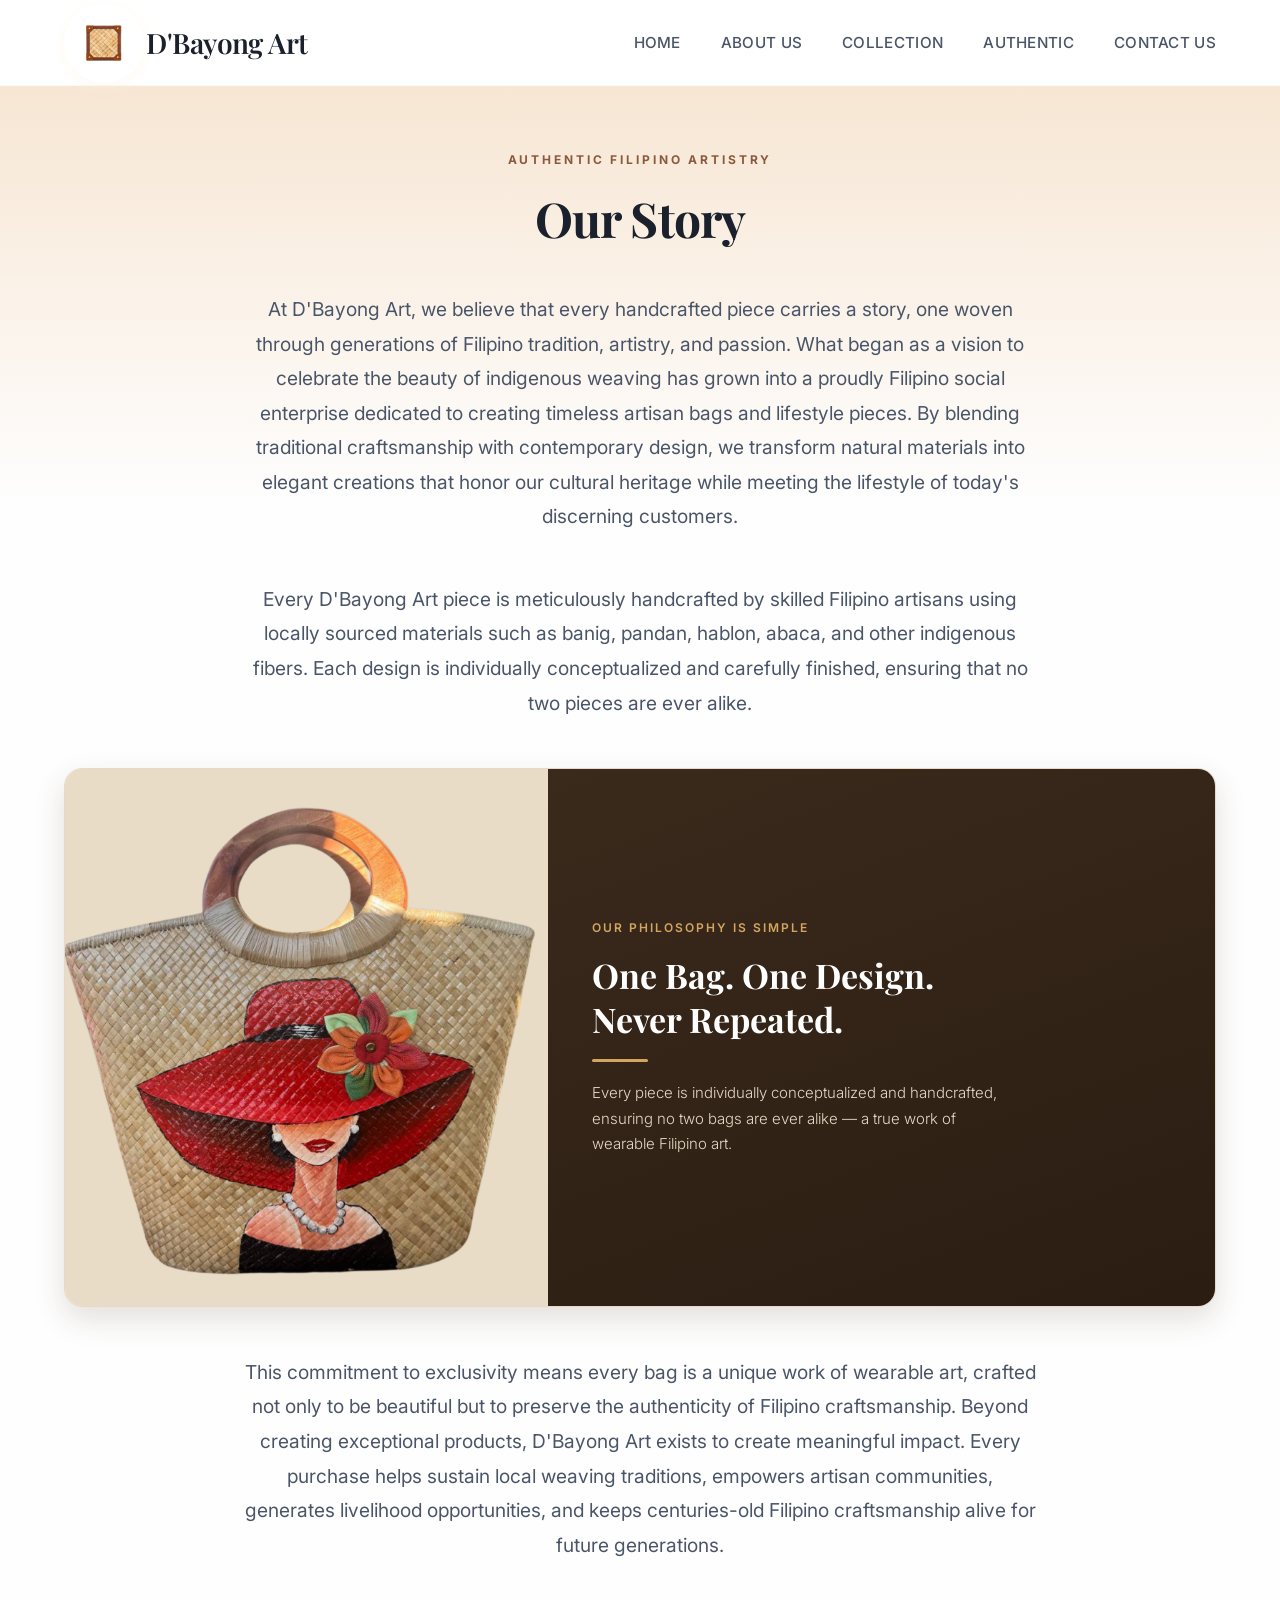
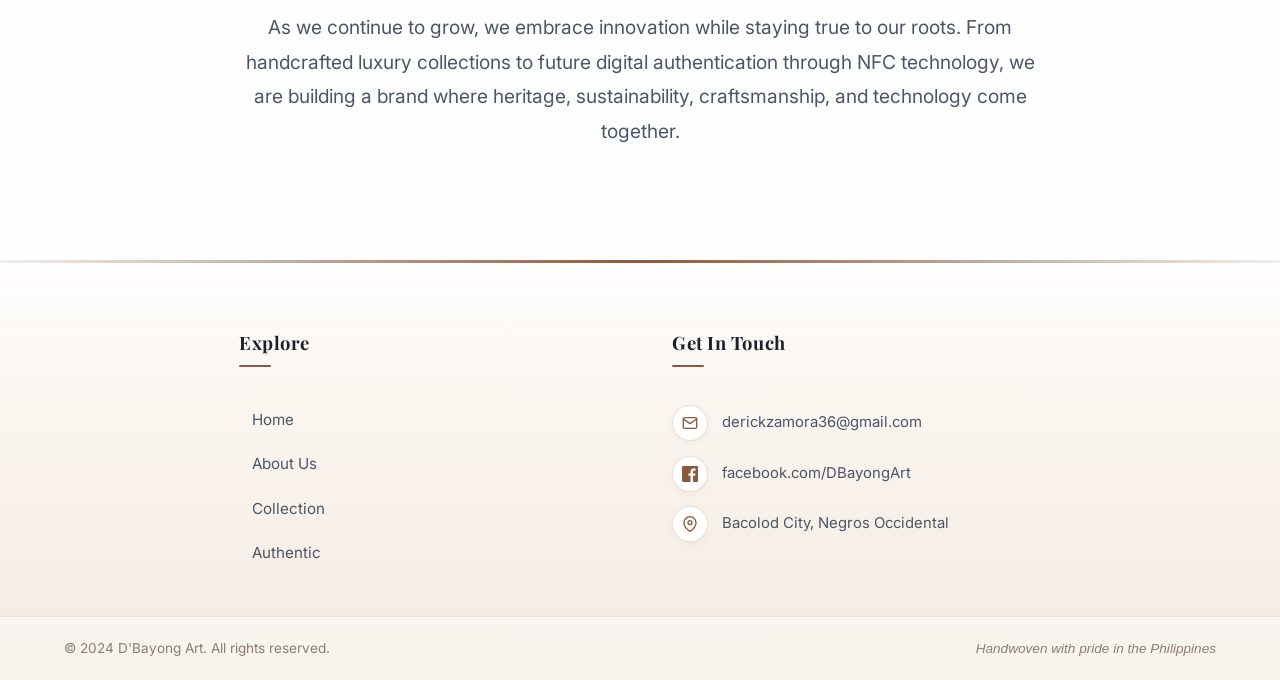
==== commit e5af67d0: "s" ====
--- a/aboutus.html
+++ b/aboutus.html
@@ -24,52 +24,54 @@
 
     <link rel="stylesheet" href="style.css">
 
-    <!-- Scoped styles for the Philosophy Showcase section only.
-         Kept in its own file with unique class names (ph-showcase-*)
-         so nothing in style.css or any other section/page is touched. -->
+    <!-- Scoped styles for the Philosophy Showcase section only. -->
     <link rel="stylesheet" href="philosophy-showcase.css">
 </head>
 <body>
 
     <!-- Header -->
-    <header class="header">
+  <header class="header">
+    <div class="container">
+        <div class="header-content">
+
+            <div class="logo">
+                <div class="logo-circle">
+                    <img src="ass.png" alt="D'Bayong Art">
+                </div>
+                <span class="logo-text">D'Bayong Art</span>
+            </div>
+
+            <!-- Desktop Navigation -->
+            <nav class="nav" aria-label="Primary">
+                <a href="index.html#home" class="nav-link">HOME</a>
+                <a href="aboutus.html" class="nav-link">ABOUT US</a>
+                <a href="index.html#collection" class="nav-link">COLLECTION</a>
+                <a href="authentic.html" class="nav-link">AUTHENTIC</a>
+                <a href="index.html#contact" class="nav-link">CONTACT US</a>
+            </nav>
+
+            <button class="mobile-menu-btn" aria-label="Toggle menu" aria-expanded="false" aria-controls="mobileNav">
+                <svg width="24" height="24" fill="none" stroke="#8B5A3C" viewBox="0 0 24 24">
+                    <path stroke-linecap="round" stroke-linejoin="round" stroke-width="2" d="M4 6h16M4 12h16M4 18h16"></path>
+                </svg>
+            </button>
+        </div>
+
+        <!-- Mobile Navigation -->
+        <nav class="mobile-nav" id="mobileNav" aria-label="Mobile">
+            <a href="index.html#home" class="mobile-nav-link">HOME</a>
+            <a href="aboutus.html" class="mobile-nav-link">ABOUT US</a>
+            <a href="index.html#collection" class="mobile-nav-link">COLLECTION</a>
+            <a href="authentic.html" class="mobile-nav-link">AUTHENTIC</a>
+            <a href="index.html#contact" class="mobile-nav-link">CONTACT US</a>
+        </nav>
+    </div>
+</header>
+
+    <!-- Brand Story (Outer main element spans 100% full screen width) -->
+    <main class="about-page-container section">
+        <!-- Inner container keeps the text nicely aligned in the center -->
         <div class="container">
-            <div class="header-content">
-                <div class="logo">
-                    <div class="logo-circle">
-                        <img src="ass.png" alt="D'Bayong Art">
-                    </div>
-                    <span class="logo-text">D'Bayong Art</span>
-                </div>
-
-                <nav class="nav" aria-label="Primary">
-                    <a href="index.html#home" class="nav-link">HOME</a>
-                    <a href="aboutus.html" class="nav-link active-page">ABOUT US</a>
-                    <a href="index.html#collection" class="nav-link">COLLECTION</a>
-                    <a href="authentic.html" class="nav-link">AUTHENTICITY</a>
-                    <a href="index.html#contact" class="nav-link">CONTACT US</a>
-                </nav>
-
-                <button class="mobile-menu-btn" aria-label="Toggle menu" aria-expanded="false" aria-controls="mobileNav">
-                    <svg width="24" height="24" fill="none" stroke="#8B5A3C" viewBox="0 0 24 24">
-                        <path stroke-linecap="round" stroke-linejoin="round" stroke-width="2" d="M4 6h16M4 12h16M4 18h16"></path>
-                    </svg>
-                </button>
-            </div>
-
-            <nav class="mobile-nav" id="mobileNav" aria-label="Mobile">
-                <a href="index.html#home" class="mobile-nav-link">HOME</a>
-                <a href="aboutus.html" class="mobile-nav-link">ABOUT US</a>
-                <a href="index.html#collection" class="mobile-nav-link">COLLECTION</a>
-                <a href="authentic.html" class="nav-link">AUTHENTICITY</a>
-                <a href="index.html#contact" class="mobile-nav-link">CONTACT US</a>
-            </nav>
-        </div>
-    </header>
-
-    <!-- Brand Story -->
-    <div class="container">
-        <main class="about-page-container section section-gray">
             <section>
                 <h1 class="section-title">Our Story</h1>
 
@@ -81,8 +83,8 @@
                     Every D'Bayong Art piece is meticulously handcrafted by skilled Filipino artisans using locally sourced materials such as banig, pandan, hablon, abaca, and other indigenous fibers. Each design is individually conceptualized and carefully finished, ensuring that no two pieces are ever alike.
                 </p>
 
-                <!-- Philosophy Showcase: image + quote (scoped styles in philosophy-showcase.css) -->
-                <div class="ph-showcase">
+                <!-- Philosophy Showcase: image + quote -->
+                <div class="ph-showcase reveal">
                     <div class="ph-showcase-image">
                         <img src="one bag.png" alt="Handwoven D'Bayong Art bag, one of a kind" loading="lazy">
                     </div>
@@ -102,76 +104,73 @@
                     As we continue to grow, we embrace innovation while staying true to our roots. From handcrafted luxury collections to future digital authentication through NFC technology, we are building a brand where heritage, sustainability, craftsmanship, and technology come together.
                 </p>
             </section>
-        </main>
-    </div>
+        </div>
+    </main>
 
     <!-- Contact -->
-    <section id="contact" class="section section-gray">
-        <div class="container">
-            <h2 class="section-title">Contact Us</h2>
-
-            <div class="text-center mb-8">
-                <p class="section-description">
-                    For inquiries, collaborations, or custom orders, please reach out to us using the following details:
-                </p>
+  
+
+ <footer class="footer" id="contact">
+    <!-- Top accent border line -->
+    <div class="footer-accent-line"></div>
+
+    <div class="footer-top">
+        <div class="container footer-top-inner">
+            <!-- Navigation Links -->
+            <div class="footer-links-col">
+                <h4 class="footer-heading">Explore</h4>
+                <a href="index.html#home" class="footer-link">
+                    <span class="link-arrow">›</span> Home
+                </a>
+                <a href="aboutus.html" class="footer-link">
+                    <span class="link-arrow">›</span> About Us
+                </a>
+                <a href="index.html#collection" class="footer-link">
+                    <span class="link-arrow">›</span> Collection
+                </a>
+                <a href="authentic.html" class="footer-link">
+                    <span class="link-arrow">›</span> Authentic
+                </a>
             </div>
 
-            <div class="contact-grid">
-                <div class="contact-card">
-                    <a href="mailto:derickzamora36@gmail.com" class="contact-card-link">
-                        <svg class="contact-icon email" fill="none" stroke="currentColor" stroke-width="2" viewBox="0 0 24 24">
-                            <path stroke-linecap="round" stroke-linejoin="round" d="M3 8l9 6 9-6M5 19h14a2 2 0 002-2V7a2 2 0 00-2-2H5a2 2 0 00-2 2v10a2 2 0 002 2z"/>
-                        </svg>
-                        <h3 class="contact-title">Email</h3>
-                        <p class="contact-info">derickzamora36@gmail.com</p>
-                    </a>
-                </div>
-
-                <div class="contact-card">
-                    <a href="https://www.facebook.com/DBayongArt" target="_blank" rel="noopener noreferrer" class="contact-card-link">
-                        <svg class="contact-icon facebook" fill="currentColor" viewBox="0 0 24 24">
-                            <path d="M22.675 0h-21.35C.595 0 0 .592 0 1.326v21.348C0 23.408.595 24 1.325 24h11.495v-9.294H9.692v-3.622h3.128V8.413c0-3.1 1.893-4.788 4.659-4.788 1.325 0 2.463.099 2.797.143v3.24l-1.918.001c-1.504 0-1.797.715-1.797 1.763v2.313h3.587l-.467 3.622h-3.12V24h6.116C23.406 24 24 23.408 24 22.674V1.326C24 .592 23.406 0 22.675 0"/>
-                        </svg>
-                        <h3 class="contact-title">Facebook</h3>
-                        <p class="contact-info">D'Bayong Art</p>
-                    </a>
-                </div>
-
-                <div class="contact-card">
-                    <a href="https://www.google.com/maps/place/Bacolod+City,+Negros+Occidental,+Philippines/@10.6765,122.9509,12z" target="_blank" rel="noopener noreferrer" class="contact-card-link">
-                        <svg class="contact-icon location" fill="none" stroke="currentColor" stroke-width="2" viewBox="0 0 24 24">
-                            <path stroke-linecap="round" stroke-linejoin="round" d="M17.657 16.657L13.414 20.9a1.998 1.998 0 01-2.827 0l-4.244-4.243a8 8 0 1111.314 0z"/>
-                            <circle cx="12" cy="11" r="3"/>
-                        </svg>
-                        <h3 class="contact-title">Location</h3>
-                        <p class="contact-info">Bacolod City, Negros Occidental</p>
-                    </a>
+            <!-- Contact Column with SVG Icons -->
+            <div class="footer-contact-col">
+                <h4 class="footer-heading">Get In Touch</h4>
+                
+                <a href="mailto:derickzamora36@gmail.com" class="footer-contact-item">
+                    <div class="contact-icon-wrapper">
+                        <svg viewBox="0 0 24 24" fill="none" stroke="currentColor" stroke-width="2" stroke-linecap="round" stroke-linejoin="round"><path d="M4 4h16c1.1 0 2 .9 2 2v12c0 1.1-.9 2-2 2H4c-1.1 0-2-.9-2-2V6c0-1.1.9-2 2-2z"></path><polyline points="22,6 12,13 2,6"></polyline></svg>
+                    </div>
+                    <span>derickzamora36@gmail.com</span>
+                </a>
+
+                <a href="https://www.facebook.com/DBayongArt" target="_blank" rel="noopener noreferrer" class="footer-contact-item">
+                    <div class="contact-icon-wrapper">
+                        <svg viewBox="0 0 24 24" fill="currentColor"><path d="M22.675 0h-21.35C.595 0 0 .592 0 1.326v21.348C0 23.408.595 24 1.325 24h11.495v-9.294H9.692v-3.622h3.128V8.413c0-3.1 1.893-4.788 4.659-4.788 1.325 0 2.463.099 2.797.143v3.24l-1.918.001c-1.504 0-1.797.715-1.797 1.763v2.313h3.587l-.467 3.622h-3.12V24h6.116C23.406 24 24 23.408 24 22.674V1.326C24 .592 23.406 0 22.675 0"/></svg>
+                    </div>
+                    <span>facebook.com/DBayongArt</span>
+                </a>
+
+                <div class="footer-contact-item">
+                    <div class="contact-icon-wrapper">
+                        <svg viewBox="0 0 24 24" fill="none" stroke="currentColor" stroke-width="2" stroke-linecap="round" stroke-linejoin="round"><path d="M21 10c0 7-9 13-9 13s-9-6-9-13a9 9 0 0 1 18 0z"></path><circle cx="12" cy="10" r="3"></circle></svg>
+                    </div>
+                    <span class="footer-plain-text">Bacolod City, Negros Occidental</span>
                 </div>
             </div>
-
-            <div class="text-center mt-8">
-                <p class="contact-info-footer-text">
-                    We specialize in unique handcrafted Bayong bags and look forward to hearing from you.
-                </p>
-            </div>
-        </div>
-    </section>
-
-    <!-- Footer -->
-    <footer class="footer">
-        <div class="container">
-            <div class="footer-logo">
-                <div class="footer-logo-circle">
-                    <img src="ass.png" alt="D'Bayong Art Logo" style="width: 100%; height: 100%; object-fit: cover; border-radius: 50%;">
-                </div>
-                <span class="footer-brand">D'Bayong Art</span>
-            </div>
-            <p class="footer-description">
-                Preserving Filipino craftsmanship through beautiful handwoven Bayong bags
+        </div>
+    </div>
+
+    <!-- Bottom Bar -->
+    <div class="footer-bottom">
+        <div class="container footer-bottom-inner">
+            <p class="footer-copyright">&copy; 2024 D'Bayong Art. All rights reserved.</p>
+            <p class="footer-tagline">
+                <span class="ph-flag-dot"></span> Handwoven with pride in the Philippines
             </p>
-            <p class="footer-copyright">© 2024 D'Bayong Art. All rights reserved.</p>
-        </div>
-    </footer>
+        </div>
+    </div>
+</footer>
 
     <!-- Mobile navigation toggle -->
     <script>
@@ -193,5 +192,25 @@
             });
         });
     </script>
+
+    <!-- Scroll-reveal (same behavior as index.html) -->
+    <script>
+    (function () {
+        if (window.matchMedia('(prefers-reduced-motion: reduce)').matches) return;
+        var targets = document.querySelectorAll('.reveal');
+        if (!targets.length) return;
+
+        var observer = new IntersectionObserver(function (entries) {
+            entries.forEach(function (entry) {
+                if (entry.isIntersecting) {
+                    entry.target.classList.add('is-visible');
+                    observer.unobserve(entry.target);
+                }
+            });
+        }, { threshold: 0.15 });
+
+        targets.forEach(function (el) { observer.observe(el); });
+    })();
+    </script>
 </body>
 </html>
--- a/style.css
+++ b/style.css
@@ -647,10 +647,18 @@
    duplicate rules elsewhere is what caused the mobile cropping bug.
    ========================================================= */
 
+/* ---------- Updated Collection Section Background ---------- */
+
 #collection {
     padding: 6rem 0 7rem;
-}
-
+    /* Changed 80% to 150% so the warm glow reaches the far left and right edges */
+    background: radial-gradient(
+        ellipse 150% 70% at 50% 0%, 
+        #f8eedf 0%, 
+        #fcf7f0 55%, 
+        #ffffff 100%
+    );
+}
 #collection .section-eyebrow {
     display: flex;
     align-items: center;
@@ -767,7 +775,7 @@
     width: 100%;
     aspect-ratio: 4 / 3;
     padding: 10px;
-    background: var(--collection-bg);
+    background: var(--collection-bg, #ffffff);
     border: 1px solid var(--collection-border);
     box-sizing: border-box;
     overflow: hidden;
@@ -825,7 +833,7 @@
     font-family: 'Work Sans', sans-serif;
     font-weight: 500;
     color: var(--collection-ink);
-    background: var(--collection-bg);
+    background: var(--collection-bg, #ffffff);
     padding: 0.4rem 0.9rem;
     border-radius: 4px;
     font-size: 0.78rem;
@@ -946,7 +954,6 @@
         gap: 1.75rem;
     }
 }
-
 /* =========================================================
    7. About Us — Philosophy Showcase (used on aboutus.html)
    ========================================================= */
@@ -1044,6 +1051,18 @@
 /* =========================================================
    8. Contact & Footer
    ========================================================= */
+
+.section-eyebrow-standalone {
+    display: block;
+    text-align: center;
+    font-size: 0.75rem;
+    font-weight: 700;
+    letter-spacing: 0.24em;
+    text-transform: uppercase;
+    color: var(--primary-color);
+    margin-bottom: 0.75rem;
+}
+
 .contact-grid {
     display: grid;
     grid-template-columns: repeat(auto-fit, minmax(280px, 1fr));
@@ -1076,41 +1095,62 @@
     left: 0;
     right: 0;
     height: 4px;
-    background: linear-gradient(90deg, var(--primary-color), var(--accent-light));
+    background: linear-gradient(90deg, var(--primary-color), var(--accent-gold));
     transform: scaleX(0);
     transition: transform 0.4s ease;
 }
 
 .contact-card:hover {
     transform: translateY(-8px);
-    box-shadow: 0 20px 40px rgba(0, 0, 0, 0.06);
+    box-shadow: 0 20px 40px rgba(0, 0, 0, 0.08);
+    border-color: transparent;
 }
 
 .contact-card:hover::before {
     transform: scaleX(1);
 }
 
+/* Colored icon badges — each contact method gets its own tint */
+.contact-icon-circle {
+    width: 68px;
+    height: 68px;
+    border-radius: 50%;
+    display: flex;
+    align-items: center;
+    justify-content: center;
+    margin: 0 auto 1.5rem;
+    transition: transform 0.35s ease;
+}
+
+.contact-card:hover .contact-icon-circle {
+    transform: scale(1.08) rotate(-4deg);
+}
+
 .contact-icon {
-    width: 2.5rem;
-    height: 2.5rem;
-    margin: 0 auto 1.5rem;
-    display: block;
-}
-
-.contact-icon.email,
-.contact-icon.location {
-    stroke: #e11d48;
-}
-
-.contact-icon.facebook {
+    width: 1.6rem;
+    height: 1.6rem;
+}
+
+.icon-email {
+    background: linear-gradient(135deg, var(--accent-light) 0%, #f7d9b8 100%);
+    color: var(--primary-dark);
+}
+
+.icon-facebook {
+    background: linear-gradient(135deg, #e8f1ff 0%, #cfe3ff 100%);
     color: #1877F3;
+}
+
+.icon-location {
+    background: linear-gradient(135deg, #fde8ec 0%, #f9d0d9 100%);
+    color: #b5566b;
 }
 
 .contact-title {
     font-weight: 600;
     color: var(--text-dark);
-    margin-bottom: 0.75rem;
-    font-size: 1.25rem;
+    margin-bottom: 0.5rem;
+    font-size: 1.2rem;
     font-family: var(--font-heading);
 }
 
@@ -1128,72 +1168,235 @@
     width: 100%;
 }
 
+/* ---------- Footer ---------- */
+
+/* Container & Background */
+/* Container & Background */
 .footer {
+    position: relative;
+    background: linear-gradient(180deg, #ffffff 0%, #fbf7f2 25%, #f4eae0 100%);
+    color: var(--text-light, #6b5e52);
+    overflow: hidden;
+}
+
+/* Global Overflow Fix to Prevent Horizontal Scrollbar */
+html, body {
+    max-width: 100%;
+    overflow-x: hidden;
+}
+
+/* Subtle gradient top accent line */
+.footer-accent-line {
+    height: 3px;
+    width: 100%;
+    background: linear-gradient(90deg, rgba(139, 90, 60, 0.1) 0%, #8B5A3C 50%, rgba(139, 90, 60, 0.1) 100%);
+}
+
+.footer-top {
+    padding: 4rem 0 3rem;
+}
+
+.footer-top-inner {
+    display: grid;
+    grid-template-columns: repeat(2, 1fr);
+    gap: 4rem;
+    max-width: 850px;
+    margin: 0 auto;
+    box-sizing: border-box;
+}
+
+/* Headings with decorative bottom line */
+.footer-heading {
+    color: var(--text-dark, #3a2e2b);
+    font-family: var(--font-heading, Georgia, serif);
+    font-size: 1.15rem;
+    font-weight: 700;
+    margin-bottom: 1.5rem;
+    position: relative;
+    padding-bottom: 0.5rem;
+    letter-spacing: 0.03em;
+}
+
+.footer-heading::after {
+    content: '';
+    position: absolute;
+    left: 0;
+    bottom: 0;
+    width: 32px;
+    height: 2px;
+    background: var(--primary-color, #8B5A3C);
+    border-radius: 2px;
+}
+
+/* Columns */
+.footer-links-col,
+.footer-contact-col {
+    display: flex;
+    flex-direction: column;
+    gap: 0.9rem;
+}
+
+/* Links with sliding arrow effect */
+.footer-link {
+    color: var(--text-light, #6b5e52);
+    text-decoration: none;
+    font-size: 0.95rem;
+    display: inline-flex;
+    align-items: center;
+    gap: 0.4rem;
+    transition: all 0.25s ease;
+    width: fit-content;
+}
+
+.link-arrow {
+    color: var(--primary-color, #8B5A3C);
+    font-size: 1.1rem;
+    opacity: 0;
+    transform: translateX(-6px);
+    transition: all 0.25s ease;
+}
+
+.footer-link:hover {
+    color: var(--primary-color, #8B5A3C);
+    transform: translateX(4px);
+}
+
+.footer-link:hover .link-arrow {
+    opacity: 1;
+    transform: translateX(0);
+}
+
+/* Contact items with circular icon containers */
+.footer-contact-item {
+    display: flex;
+    align-items: center;
+    gap: 0.85rem;
+    color: var(--text-light, #6b5e52);
+    text-decoration: none;
+    font-size: 0.93rem;
+    transition: color 0.25s ease;
+    word-break: break-word; /* Prevents long emails from breaking mobile width */
+}
+
+.contact-icon-wrapper {
+    width: 36px;
+    height: 36px;
+    border-radius: 50%;
     background: #ffffff;
-    color: var(--text-dark);
-    border-top: 1px solid rgba(229, 231, 235, 0.3);
-    padding: 4rem 0;
-    text-align: center;
-}
-
-.footer-logo {
-    display: flex;
-    flex-direction: row;
-    align-items: center;
-    justify-content: center;
-    gap: 0.75rem;
-    margin-bottom: 1.5rem;
-}
-
-.footer-logo-circle {
-    width: 45px;
-    height: 45px;
-    background: linear-gradient(135deg, var(--accent-light) 0%, var(--accent-light-2) 100%);
-    border-radius: 50%;
+    border: 1px solid rgba(139, 90, 60, 0.18);
     display: flex;
     align-items: center;
     justify-content: center;
-    overflow: hidden;
-}
-
-.footer-logo-circle span {
-    color: var(--text-dark);
-    font-weight: 700;
-    font-size: 1.1rem;
-    font-family: var(--font-body);
-}
-
-.footer-brand {
-    color: var(--text-dark);
-    font-size: 1.6rem;
-    font-weight: 700;
-    font-family: var(--font-heading);
-}
-
-.footer-description {
-    color: var(--text-light);
-    margin: 0 auto 1.5rem;
-    text-align: center;
-    font-size: 1rem;
-    max-width: 450px;
-    line-height: 1.6;
-}
-
-.footer-copyright {
-    color: #6b7280;
-    font-size: 0.9rem;
-}
-
+    color: var(--primary-color, #8B5A3C);
+    flex-shrink: 0;
+    box-shadow: 0 2px 6px rgba(139, 90, 60, 0.06);
+    transition: all 0.3s ease;
+}
+
+.contact-icon-wrapper svg {
+    width: 16px;
+    height: 16px;
+}
+
+a.footer-contact-item:hover {
+    color: var(--primary-color, #8B5A3C);
+}
+
+a.footer-contact-item:hover .contact-icon-wrapper {
+    background: var(--primary-color, #8B5A3C);
+    color: #ffffff;
+    border-color: var(--primary-color, #8B5A3C);
+    transform: translateY(-2px);
+    box-shadow: 0 4px 10px rgba(139, 90, 60, 0.2);
+}
+
+.footer-plain-text {
+    color: var(--text-light, #6b5e52);
+}
+
+/* Bottom Bar */
+.footer-bottom {
+    border-top: 1px solid rgba(139, 90, 60, 0.12);
+    background: rgba(255, 255, 255, 0.4);
+    padding: 1.25rem 0;
+}
+
+.footer-bottom-inner {
+    display: flex;
+    justify-content: space-between;
+    align-items: center;
+    flex-wrap: wrap;
+    gap: 0.75rem;
+}
+
+.footer-copyright,
+.footer-tagline {
+    color: #8c7e6e;
+    font-size: 0.85rem;
+    margin: 0;
+}
+
+.footer-tagline {
+    font-style: italic;
+    display: flex;
+    align-items: center;
+    gap: 0.4rem;
+}
+
+/* -----------------------------------
+   Mobile Responsive Adjustments (FIXED)
+----------------------------------- */
 @media (max-width: 768px) {
-    .contact-grid {
+    .footer-top {
+        padding: 2.5rem 1.25rem 1.5rem;
+    }
+
+    .footer-top-inner {
+        grid-template-columns: 1fr 1fr;
+        gap: 1.5rem;
+        width: 100%;
+        padding: 0;
+    }
+
+    .footer-heading {
+        font-size: 1rem;
+        margin-bottom: 1rem;
+    }
+
+    .footer-links-col a,
+    .footer-contact-item {
+        font-size: 0.85rem;
+    }
+
+    /* Stacks bottom copyright & tagline neatly centered */
+    .footer-bottom {
+        padding: 1.25rem 1rem;
+    }
+
+    .footer-bottom-inner {
+        flex-direction: column;
+        justify-content: center;
+        align-items: center;
+        text-align: center;
+        gap: 0.4rem;
+    }
+
+    .footer-copyright,
+    .footer-tagline {
+        text-align: center;
+        font-size: 0.8rem;
+    }
+}
+
+/* Extra small mobile screens */
+@media (max-width: 480px) {
+    .footer-top-inner {
         grid-template-columns: 1fr;
-        gap: 1.5rem;
-    }
-    .contact-card {
-        padding: 2.5rem 1.5rem;
-    }
-    .footer-brand {
-        font-size: 1.4rem;
+        gap: 2rem;
+    }
+
+    .footer-heading::after {
+        left: 0;
     }
 }
 
@@ -1468,4 +1671,4 @@
   .bag-fields {
     grid-template-columns: 1fr;
   }
-}
+}
